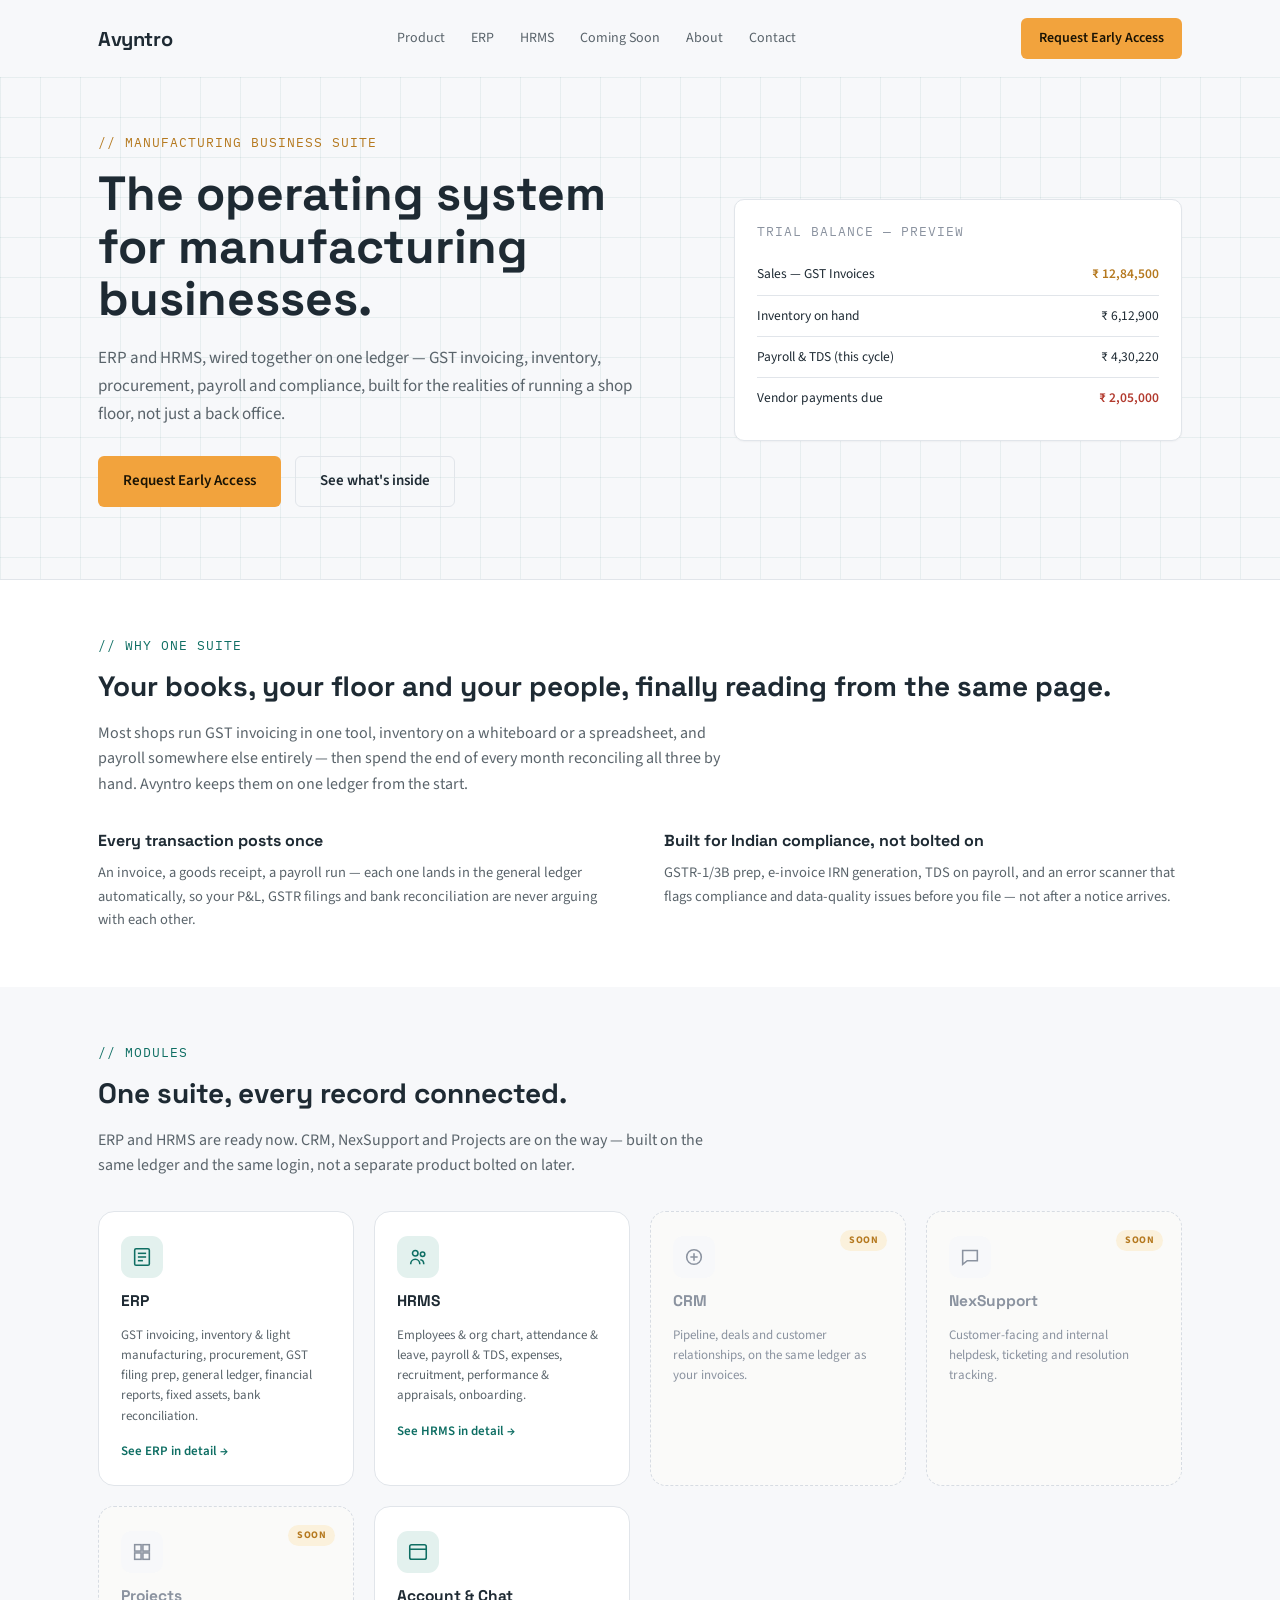
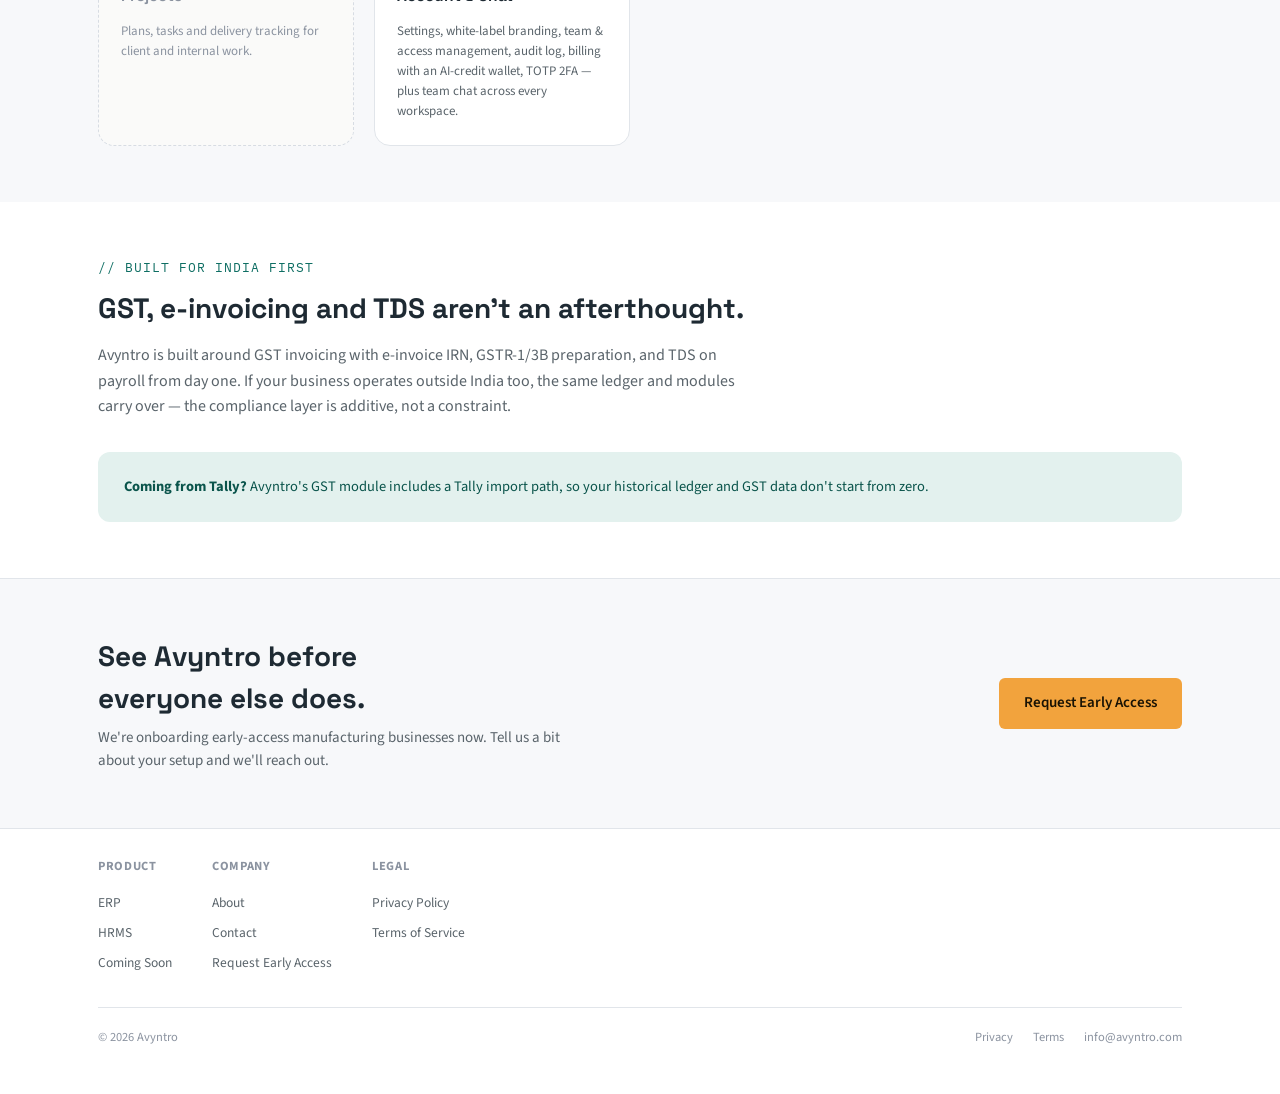
==== index.html @ 219ab5ed "Add files via upload" ====
<!doctype html>
<html lang="en">
<head>
<meta charset="utf-8">
<meta name="viewport" content="width=device-width, initial-scale=1, viewport-fit=cover">
<title>Avyntro — Manufacturing ERP &amp; HRMS</title>
<meta name="description" content="Avyntro is the operating system for manufacturing businesses — GST invoicing, inventory, procurement, payroll and compliance, all on one ledger.">
<link rel="preconnect" href="https://fonts.googleapis.com">
<link href="https://fonts.googleapis.com/css2?family=Space+Grotesk:wght@500;600;700&family=Source+Sans+3:wght@400;500;600;700&family=IBM+Plex+Mono:wght@500&display=swap" rel="stylesheet">
<link rel="stylesheet" href="styles.css">
<style>
  :root { color-scheme: light; }
  html, body { background: var(--bg); }
</style>
</head>
<body>

<nav class="site-nav-band">
  <div class="site-nav">
    <a class="brand" href="index.html">Avyntro</a>
    <div class="nav-links">
      <a href="index.html#modules">Product</a>
      <a href="erp.html">ERP</a>
      <a href="hrms.html">HRMS</a>
      <a href="coming-soon.html">Coming Soon</a>
      <a href="about.html">About</a>
      <a href="contact.html">Contact</a>
    </div>
    <a class="nav-cta" href="request-access.html">Request Early Access</a>
    <button class="nav-toggle" aria-expanded="false" aria-label="Toggle menu">Menu</button>
  </div>
  <div class="nav-mobile">
    <a href="index.html#modules">Product</a>
    <a href="erp.html">ERP</a>
    <a href="hrms.html">HRMS</a>
    <a href="coming-soon.html">Coming Soon</a>
    <a href="about.html">About</a>
    <a href="contact.html">Contact</a>
    <a href="request-access.html">Request Early Access</a>
  </div>

  <div class="hero">
    <div class="wrap hero-grid">
      <div class="hero-copy">
        <span class="tag hero-eyebrow">// Manufacturing business suite</span>
        <h1>The operating system for manufacturing businesses.</h1>
        <p class="lede">ERP and HRMS, wired together on one ledger — GST invoicing, inventory, procurement, payroll and compliance, built for the realities of running a shop floor, not just a back office.</p>
        <div class="hero-actions">
          <a class="btn btn-amber" href="request-access.html">Request Early Access</a>
          <a class="btn btn-ghost-dark" href="#modules">See what's inside</a>
        </div>
      </div>
      <div class="data-panel">
        <span class="tag">Trial Balance — preview</span>
        <div class="data-row"><span>Sales — GST Invoices</span><strong>₹ 12,84,500</strong></div>
        <div class="data-row"><span>Inventory on hand</span><span>₹ 6,12,900</span></div>
        <div class="data-row"><span>Payroll &amp; TDS (this cycle)</span><span>₹ 4,30,220</span></div>
        <div class="data-row"><span>Vendor payments due</span><span class="neg">₹ 2,05,000</span></div>
      </div>
    </div>
  </div>
</nav>

<main>
  <section class="section" id="why">
    <div class="wrap">
      <span class="tag section-eyebrow">// Why one suite</span>
      <h2>Your books, your floor and your people, finally reading from the same page.</h2>
      <p class="section-lede">Most shops run GST invoicing in one tool, inventory on a whiteboard or a spreadsheet, and payroll somewhere else entirely — then spend the end of every month reconciling all three by hand. Avyntro keeps them on one ledger from the start.</p>
      <div class="two-col">
        <div>
          <h3 style="font-size:16px; margin-bottom:8px;">Every transaction posts once</h3>
          <p style="color:var(--fg-muted); font-size:14.5px; line-height:1.6;">An invoice, a goods receipt, a payroll run — each one lands in the general ledger automatically, so your P&amp;L, GSTR filings and bank reconciliation are never arguing with each other.</p>
        </div>
        <div>
          <h3 style="font-size:16px; margin-bottom:8px;">Built for Indian compliance, not bolted on</h3>
          <p style="color:var(--fg-muted); font-size:14.5px; line-height:1.6;">GSTR-1/3B prep, e-invoice IRN generation, TDS on payroll, and an error scanner that flags compliance and data-quality issues before you file — not after a notice arrives.</p>
        </div>
      </div>
    </div>
  </section>

  <section class="section section-surface" id="modules">
    <div class="wrap">
      <span class="tag section-eyebrow">// Modules</span>
      <h2>One suite, every record connected.</h2>
      <p class="section-lede">ERP and HRMS are ready now. CRM, NexSupport and Projects are on the way — built on the same ledger and the same login, not a separate product bolted on later.</p>

      <div class="card-grid">
        <div class="m-card">
          <div class="m-icon"><svg width="22" height="22" viewBox="0 0 24 24" fill="none" stroke-width="1.7"><rect x="4" y="3" width="16" height="18" rx="1.5"/><line x1="7.5" y1="8" x2="16.5" y2="8"/><line x1="7.5" y1="12" x2="16.5" y2="12"/><line x1="7.5" y1="16" x2="13" y2="16"/></svg></div>
          <h3>ERP</h3>
          <p>GST invoicing, inventory &amp; light manufacturing, procurement, GST filing prep, general ledger, financial reports, fixed assets, bank reconciliation.</p>
          <a class="card-link" href="erp.html">See ERP in detail →</a>
        </div>
        <div class="m-card">
          <div class="m-icon"><svg width="22" height="22" viewBox="0 0 24 24" fill="none" stroke-width="1.7"><circle cx="9" cy="8" r="3"/><circle cx="17" cy="9" r="2.4"/><path d="M4 20c0-3.3 2.2-5.5 5-5.5s5 2.2 5 5.5"/><path d="M14.5 15c2.2.2 3.8 2 3.8 5"/></svg></div>
          <h3>HRMS</h3>
          <p>Employees &amp; org chart, attendance &amp; leave, payroll &amp; TDS, expenses, recruitment, performance &amp; appraisals, onboarding.</p>
          <a class="card-link" href="hrms.html">See HRMS in detail →</a>
        </div>
        <div class="m-card soon">
          <span class="badge-soon">Soon</span>
          <div class="m-icon"><svg width="22" height="22" viewBox="0 0 24 24" fill="none" stroke-width="1.7"><circle cx="12" cy="12" r="8"/><path d="M8 12h8M12 8v8"/></svg></div>
          <h3>CRM</h3>
          <p>Pipeline, deals and customer relationships, on the same ledger as your invoices.</p>
        </div>
        <div class="m-card soon">
          <span class="badge-soon">Soon</span>
          <div class="m-icon"><svg width="22" height="22" viewBox="0 0 24 24" fill="none" stroke-width="1.7"><path d="M4 5h16v11H9l-5 4V5z"/></svg></div>
          <h3>NexSupport</h3>
          <p>Customer-facing and internal helpdesk, ticketing and resolution tracking.</p>
        </div>
        <div class="m-card soon">
          <span class="badge-soon">Soon</span>
          <div class="m-icon"><svg width="22" height="22" viewBox="0 0 24 24" fill="none" stroke-width="1.7"><rect x="4" y="4" width="7" height="7"/><rect x="13" y="4" width="7" height="7"/><rect x="4" y="13" width="7" height="7"/><rect x="13" y="13" width="7" height="7"/></svg></div>
          <h3>Projects</h3>
          <p>Plans, tasks and delivery tracking for client and internal work.</p>
        </div>
        <div class="m-card">
          <div class="m-icon"><svg width="22" height="22" viewBox="0 0 24 24" fill="none" stroke-width="1.7"><rect x="3" y="4" width="18" height="16" rx="2"/><path d="M3 9h18"/></svg></div>
          <h3>Account &amp; Chat</h3>
          <p>Settings, white-label branding, team &amp; access management, audit log, billing with an AI-credit wallet, TOTP 2FA — plus team chat across every workspace.</p>
        </div>
      </div>
    </div>
  </section>

  <section class="section" id="trust">
    <div class="wrap">
      <span class="tag section-eyebrow">// Built for India first</span>
      <h2>GST, e-invoicing and TDS aren't an afterthought.</h2>
      <p class="section-lede">Avyntro is built around GST invoicing with e-invoice IRN, GSTR-1/3B preparation, and TDS on payroll from day one. If your business operates outside India too, the same ledger and modules carry over — the compliance layer is additive, not a constraint.</p>
      <div class="callout">
        <p><strong>Coming from Tally?</strong> Avyntro's GST module includes a Tally import path, so your historical ledger and GST data don't start from zero.</p>
      </div>
    </div>
  </section>
</main>

<div class="cta-band">
  <div class="wrap">
    <div>
      <h2>See Avyntro before everyone else does.</h2>
      <p>We're onboarding early-access manufacturing businesses now. Tell us a bit about your setup and we'll reach out.</p>
    </div>
    <a class="btn btn-amber" href="request-access.html">Request Early Access</a>
  </div>
</div>

<footer class="site-footer">
  <div class="wrap">
    <div class="footer-cols">
      <div class="footer-col">
        <h4>Product</h4>
        <a href="erp.html">ERP</a>
        <a href="hrms.html">HRMS</a>
        <a href="coming-soon.html">Coming Soon</a>
      </div>
      <div class="footer-col">
        <h4>Company</h4>
        <a href="about.html">About</a>
        <a href="contact.html">Contact</a>
        <a href="request-access.html">Request Early Access</a>
      </div>
      <div class="footer-col">
        <h4>Legal</h4>
        <a href="privacy.html">Privacy Policy</a>
        <a href="terms.html">Terms of Service</a>
      </div>
    </div>
    <div class="footer-top">
      <div>© 2026 Avyntro</div>
      <div class="footer-links">
        <a href="privacy.html">Privacy</a>
        <a href="terms.html">Terms</a>
        <span>info@avyntro.com</span>
      </div>
    </div>
  </div>
</footer>

<script src="site.js"></script>
</body>
</html>
---- styles.css ----
/* =================================================================
   Avyntro — shared stylesheet
   Layout concept: a light, document-like business site throughout —
   a soft off-white nav+hero band at the top of every page, flowing
   into white/light-gray content sections below. This is a deliberate
   single-theme (always light) design: it does not follow the
   viewer's system dark-mode setting, by request, so colors are
   defined once and never redefined for dark.
   ================================================================= */

:root {
  /* color tokens — the one and only palette; always light */
  --bg: #FFFFFF;
  --surface: #F7F8FA;
  --surface-dashed: #FAFAF9;
  --fg: #1E2A33;
  --fg-muted: #5A646B;
  --fg-faint: #8B93A0;
  --border: #E1E5EA;
  --border-dashed: #D7DCE3;
  --teal: #0E6E63;
  --teal-strong: #0A544B;
  --teal-tint: #E3F1EE;
  --amber: #B5791F;
  --amber-tint: #FBF1DC;
  --danger: #B23A2E;

  /* nav + hero band — light, business-toned */
  --navy: var(--surface);
  --navy-2: var(--bg);
  --on-navy-fg: var(--fg);
  --on-navy-muted: var(--fg-muted);
  --on-navy-border: var(--border);
  --on-navy-accent: var(--amber);
  --amber-cta: #F2A33D;

  /* type tokens */
  --font-display: 'Space Grotesk', system-ui, -apple-system, sans-serif;
  --font-body: 'Source Sans 3', system-ui, -apple-system, sans-serif;
  --font-mono: 'IBM Plex Mono', 'SFMono-Regular', Consolas, monospace;

  --container: 1180px;
  color-scheme: light;
}

* { box-sizing: border-box; }
html, body { margin: 0; }
body {
  background: var(--bg);
  color: var(--fg);
  font-family: var(--font-body);
  font-size: 16px;
  line-height: 1.5;
  -webkit-font-smoothing: antialiased;
}
img { max-width: 100%; }
a { color: var(--teal); text-decoration: none; }
a:hover { color: var(--teal-strong); }
h1, h2, h3, h4 { font-family: var(--font-display); font-weight: 700; margin: 0; text-wrap: balance; color: var(--fg); }
p { margin: 0; }
::selection { background: var(--amber-tint); }
:focus-visible { outline: 2px solid var(--teal); outline-offset: 2px; }

.tag {
  font-family: var(--font-mono);
  font-size: 12.5px;
  letter-spacing: 0.08em;
  text-transform: uppercase;
}

.wrap { max-width: var(--container); margin: 0 auto; padding-inline: 24px; }
@media (min-width: 640px) { .wrap { padding-inline: 48px; } }

/* ---------- NAV ---------- */
.site-nav-band { background: var(--navy); border-bottom: 1px solid var(--border); }
.site-nav {
  display: flex; align-items: center; justify-content: space-between;
  gap: 16px; padding-block: 18px; max-width: var(--container); margin: 0 auto; padding-inline: 24px;
  position: relative;
}
@media (min-width: 640px) { .site-nav { padding-inline: 48px; } }
.brand { font-family: var(--font-display); font-size: 20px; font-weight: 700; color: var(--on-navy-fg); letter-spacing: -0.02em; }
.nav-links { display: none; align-items: center; gap: 26px; }
@media (min-width: 880px) { .nav-links { display: flex; } }
.nav-links a { color: var(--on-navy-muted); font-size: 14px; }
.nav-links a:hover, .nav-links a[aria-current="page"] { color: var(--teal); }
.nav-cta {
  background: var(--amber-cta); color: #1A1304; padding: 10px 18px; border-radius: 6px;
  font-size: 14px; font-weight: 600; white-space: nowrap;
}
.nav-cta:hover { background: #ffb559; color: #1A1304; }
.nav-toggle {
  display: inline-flex; background: none; border: 1px solid var(--on-navy-border); color: var(--on-navy-fg);
  border-radius: 6px; padding: 8px 10px; font-size: 14px; cursor: pointer;
}
@media (min-width: 880px) { .nav-toggle { display: none; } }
.nav-mobile {
  display: none; flex-direction: column; gap: 4px; padding: 12px 24px 20px; background: var(--navy-2);
}
.nav-mobile.is-open { display: flex; }
.nav-mobile a { color: var(--on-navy-muted); font-size: 15px; padding: 10px 0; border-bottom: 1px solid var(--on-navy-border); }
.nav-mobile a:last-child { border-bottom: none; }

/* ---------- HERO (always on navy band) ---------- */
.hero {
  background-image:
    linear-gradient(rgba(14,110,99,0.07) 1px, transparent 1px),
    linear-gradient(90deg, rgba(14,110,99,0.07) 1px, transparent 1px);
  background-size: 40px 40px;
  padding-block: 56px 72px;
}
.hero-grid { display: flex; gap: 48px; flex-wrap: wrap; align-items: center; }
.hero-copy { flex: 1 1 480px; min-width: 280px; }
.hero-eyebrow { color: var(--on-navy-accent); margin-bottom: 16px; display: block; }
.hero h1 { color: var(--on-navy-fg); font-size: clamp(32px, 4.6vw, 48px); line-height: 1.1; margin-bottom: 18px; max-width: 640px; }
.hero p.lede { color: var(--on-navy-muted); font-size: 17px; line-height: 1.65; max-width: 540px; margin-bottom: 28px; }
.hero-actions { display: flex; gap: 14px; flex-wrap: wrap; }

.btn {
  display: inline-flex; align-items: center; justify-content: center; gap: 8px;
  padding: 13px 24px; border-radius: 6px; font-size: 15px; font-weight: 600; cursor: pointer;
  border: 1px solid transparent; font-family: var(--font-body);
}
.btn-amber { background: var(--amber-cta); color: #1A1304; }
.btn-amber:hover { background: #ffb559; }
.btn-ghost-dark { border-color: var(--on-navy-border); color: var(--on-navy-fg); background: transparent; }
.btn-ghost-dark:hover { border-color: var(--teal); color: var(--teal); }
.btn-teal { background: var(--teal); color: #fff; }
.btn-teal:hover { background: var(--teal-strong); color: #06231f; }
.btn-ghost { border-color: var(--border); color: var(--fg); background: transparent; }
.btn-ghost:hover { border-color: var(--teal); color: var(--teal); }
.btn-block { width: 100%; }
.btn[disabled] { opacity: 0.6; cursor: not-allowed; }

.data-panel {
  flex: 1 1 340px; min-width: 260px; background: var(--bg);
  border: 1px solid var(--border); border-radius: 10px; padding: 22px;
  box-shadow: 0 1px 2px rgba(20,30,38,0.04);
}
.data-panel .tag { color: var(--fg-faint); margin-bottom: 14px; display: block; }
.data-row { display: flex; justify-content: space-between; padding: 10px 0; border-bottom: 1px solid var(--border); font-size: 13.5px; color: var(--fg); }
.data-row:last-child { border-bottom: none; }
.data-row strong { color: var(--on-navy-accent); font-weight: 600; }
.data-row .neg { color: var(--danger); font-weight: 600; }

/* ---------- Page header (non-home pages: shorter hero) ---------- */
.page-header { padding-block: 44px 52px; }
.page-header h1 { color: var(--on-navy-fg); font-size: clamp(28px, 4vw, 38px); margin-bottom: 12px; max-width: 760px; }
.page-header p { color: var(--on-navy-muted); font-size: 16.5px; max-width: 620px; line-height: 1.6; }

/* ---------- Sections ---------- */
section.section { padding-block: 56px; }
.section-eyebrow { color: var(--teal); margin-bottom: 10px; display: block; }
.section h2 { font-size: clamp(22px, 3vw, 28px); margin-bottom: 14px; }
.section .section-lede { color: var(--fg-muted); font-size: 16px; max-width: 640px; margin-bottom: 32px; line-height: 1.6; }
.section-surface { background: var(--surface); }

/* ---------- Module cards ---------- */
.card-grid { display: grid; grid-template-columns: repeat(auto-fit, minmax(230px, 1fr)); gap: 20px; }
.m-card {
  background: var(--bg); border: 1px solid var(--border); border-radius: 16px; padding: 24px 22px;
  display: flex; flex-direction: column; gap: 12px; position: relative;
}
.m-card.soon { background: var(--surface-dashed); border-style: dashed; border-color: var(--border-dashed); }
.m-icon { width: 42px; height: 42px; border-radius: 11px; display: flex; align-items: center; justify-content: center; background: var(--teal-tint); }
.m-icon svg { stroke: var(--teal); }
.m-card.soon .m-icon { background: var(--surface); }
.m-card.soon .m-icon svg { stroke: var(--fg-faint); }
.m-card h3 { font-size: 15.5px; }
.m-card.soon h3 { color: var(--fg-faint); }
.m-card p { font-size: 13px; color: var(--fg-muted); line-height: 1.55; }
.m-card.soon p { color: var(--fg-faint); }
.badge-soon {
  position: absolute; top: 18px; right: 18px; font-size: 10px; font-weight: 700; letter-spacing: 0.05em;
  text-transform: uppercase; color: var(--amber); background: var(--amber-tint); padding: 3px 9px; border-radius: 999px;
}
.m-card a.card-link { font-size: 13px; font-weight: 600; margin-top: 4px; }

/* ---------- Feature list (ERP/HRMS detail pages) ---------- */
.feature-block { border-top: 1px solid var(--border); padding-block: 26px; }
.feature-block:last-child { border-bottom: 1px solid var(--border); }
.feature-block h3 { font-size: 17px; margin-bottom: 8px; }
.feature-block .feature-desc { color: var(--fg-muted); font-size: 14.5px; line-height: 1.6; margin-bottom: 12px; }
.feature-tags { display: flex; gap: 8px; flex-wrap: wrap; }
.feature-tags span {
  font-size: 12px; color: var(--teal); background: var(--teal-tint); padding: 4px 10px; border-radius: 999px;
}

/* ---------- Forms ---------- */
.form-card {
  background: var(--bg); border: 1px solid var(--border); border-radius: 16px; padding: 32px;
  max-width: 560px;
}
.field { display: flex; flex-direction: column; gap: 6px; margin-bottom: 18px; }
.field label { font-size: 13.5px; font-weight: 600; color: var(--fg); }
.field .hint { font-size: 12.5px; color: var(--fg-faint); }
.field input, .field select, .field textarea {
  font-family: var(--font-body); font-size: 15px; padding: 11px 12px; border-radius: 6px;
  border: 1px solid var(--border); background: var(--bg); color: var(--fg); width: 100%;
}
.field input:focus, .field select:focus, .field textarea:focus { border-color: var(--teal); }
.field textarea { resize: vertical; min-height: 96px; }
.checkbox-row { display: flex; align-items: flex-start; gap: 10px; }
.checkbox-row input { width: auto; margin-top: 3px; }
.checkbox-row label { font-size: 13.5px; color: var(--fg-muted); font-weight: 400; }
.form-status { font-size: 14px; padding: 12px 14px; border-radius: 8px; margin-bottom: 18px; display: none; }
.form-status.ok { display: block; background: var(--teal-tint); color: var(--teal-strong); }
.form-status.err { display: block; background: var(--amber-tint); color: var(--danger); }
.required-note { font-size: 12.5px; color: var(--fg-faint); margin-top: 14px; }

/* ---------- Misc content ---------- */
.two-col { display: flex; gap: 48px; flex-wrap: wrap; }
.two-col > * { flex: 1 1 320px; min-width: 260px; }
.stat-row { display: flex; gap: 32px; flex-wrap: wrap; margin-top: 8px; }
.stat { min-width: 140px; }
.stat .num { font-family: var(--font-display); font-size: 28px; font-weight: 700; color: var(--teal); }
.stat .label { font-size: 13px; color: var(--fg-muted); }

.row-list { display: flex; flex-direction: column; border-top: 1px solid var(--border); }
.row-item { display: flex; align-items: flex-start; gap: 18px; padding-block: 18px; border-bottom: 1px solid var(--border); flex-wrap: wrap; }
.row-item .row-icon { flex: 0 0 auto; }
.row-item .row-title { flex: 1 1 160px; font-weight: 700; font-size: 14.5px; }
.row-item .row-desc { flex: 3 1 360px; font-size: 13.5px; color: var(--fg-muted); min-width: 0; }

.callout {
  background: var(--teal-tint); border-radius: 12px; padding: 24px 26px; display: flex; gap: 16px;
  align-items: flex-start; flex-wrap: wrap;
}
.callout p { color: var(--teal-strong); font-size: 14.5px; line-height: 1.55; }

/* ---------- Final CTA ---------- */
.cta-band { background: var(--navy); border-top: 1px solid var(--border); border-bottom: 1px solid var(--border); padding-block: 56px; }
.cta-band .wrap { display: flex; justify-content: space-between; align-items: center; gap: 24px; flex-wrap: wrap; }
.cta-band h2 { color: var(--on-navy-fg); font-size: clamp(22px, 3vw, 28px); max-width: 480px; }
.cta-band p { color: var(--on-navy-muted); font-size: 15px; margin-top: 8px; max-width: 480px; }

/* ---------- Footer ---------- */
footer.site-footer { padding-block: 28px 48px; }
.footer-top { display: flex; justify-content: space-between; border-top: 1px solid var(--border); padding-top: 20px; font-size: 12.5px; color: var(--fg-faint); flex-wrap: wrap; gap: 16px; }
.footer-links { display: flex; gap: 20px; flex-wrap: wrap; }
.footer-links a { color: var(--fg-faint); }
.footer-cols { display: flex; gap: 40px; flex-wrap: wrap; padding-bottom: 28px; }
.footer-col h4 { font-size: 12.5px; text-transform: uppercase; letter-spacing: 0.05em; color: var(--fg-faint); margin-bottom: 12px; font-family: var(--font-body); font-weight: 700; }
.footer-col a { display: block; font-size: 13.5px; color: var(--fg-muted); padding-block: 5px; }
.footer-col a:hover { color: var(--teal); }

/* ---------- Draft notice (legal stubs) ---------- */
.draft-notice {
  border: 1px dashed var(--border-dashed); border-radius: 10px; padding: 16px 18px; font-size: 13.5px;
  color: var(--fg-muted); margin-bottom: 32px; background: var(--surface);
}
.draft-notice strong { color: var(--fg); }
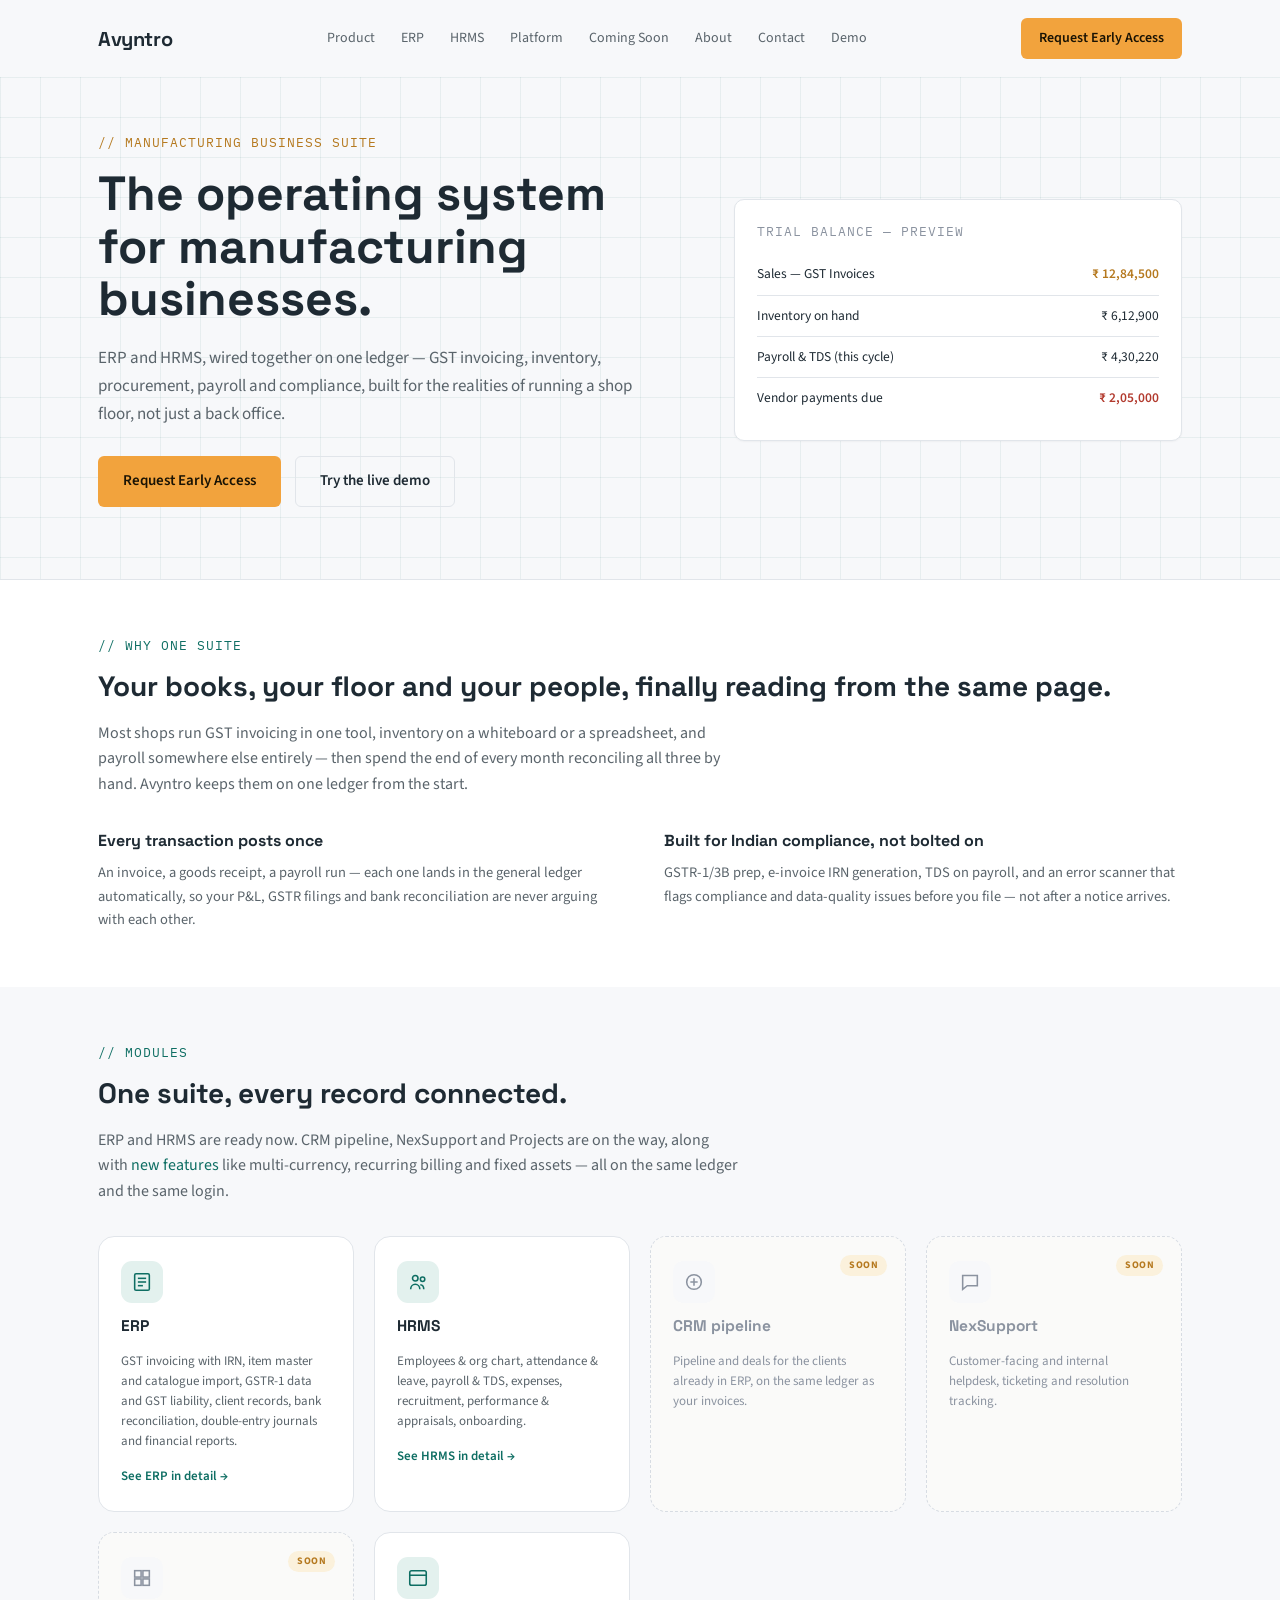
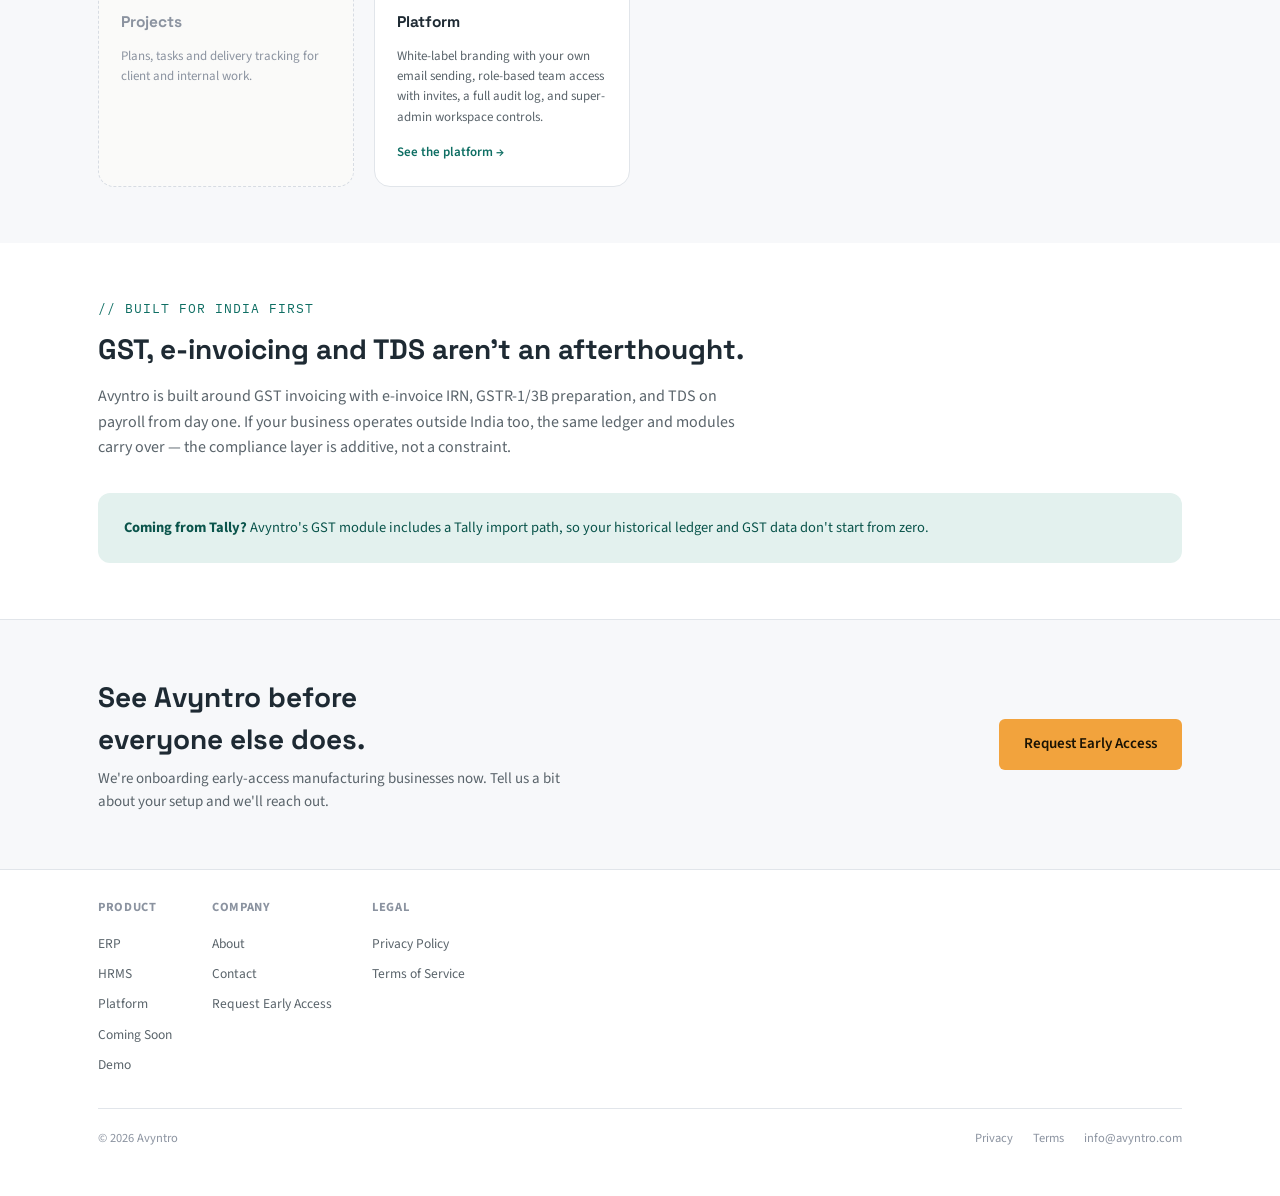
==== commit 2c3e8c02: "Rework ERP pages around live Finstack features; add Platform page, roadmap and interactive demo - ER" ====
--- a/index.html
+++ b/index.html
@@ -22,9 +22,11 @@
       <a href="index.html#modules">Product</a>
       <a href="erp.html">ERP</a>
       <a href="hrms.html">HRMS</a>
+      <a href="platform.html">Platform</a>
       <a href="coming-soon.html">Coming Soon</a>
       <a href="about.html">About</a>
       <a href="contact.html">Contact</a>
+      <a href="demo/index.html">Demo</a>
     </div>
     <a class="nav-cta" href="request-access.html">Request Early Access</a>
     <button class="nav-toggle" aria-expanded="false" aria-label="Toggle menu">Menu</button>
@@ -33,9 +35,11 @@
     <a href="index.html#modules">Product</a>
     <a href="erp.html">ERP</a>
     <a href="hrms.html">HRMS</a>
+    <a href="platform.html">Platform</a>
     <a href="coming-soon.html">Coming Soon</a>
     <a href="about.html">About</a>
     <a href="contact.html">Contact</a>
+    <a href="demo/index.html">Try the demo</a>
     <a href="request-access.html">Request Early Access</a>
   </div>
 
@@ -47,7 +51,7 @@
         <p class="lede">ERP and HRMS, wired together on one ledger — GST invoicing, inventory, procurement, payroll and compliance, built for the realities of running a shop floor, not just a back office.</p>
         <div class="hero-actions">
           <a class="btn btn-amber" href="request-access.html">Request Early Access</a>
-          <a class="btn btn-ghost-dark" href="#modules">See what's inside</a>
+          <a class="btn btn-ghost-dark" href="demo/index.html">Try the live demo</a>
         </div>
       </div>
       <div class="data-panel">
@@ -84,13 +88,13 @@
     <div class="wrap">
       <span class="tag section-eyebrow">// Modules</span>
       <h2>One suite, every record connected.</h2>
-      <p class="section-lede">ERP and HRMS are ready now. CRM, NexSupport and Projects are on the way — built on the same ledger and the same login, not a separate product bolted on later.</p>
+      <p class="section-lede">ERP and HRMS are ready now. CRM pipeline, NexSupport and Projects are on the way, along with <a href="coming-soon.html">new features</a> like multi-currency, recurring billing and fixed assets — all on the same ledger and the same login.</p>
 
       <div class="card-grid">
         <div class="m-card">
           <div class="m-icon"><svg width="22" height="22" viewBox="0 0 24 24" fill="none" stroke-width="1.7"><rect x="4" y="3" width="16" height="18" rx="1.5"/><line x1="7.5" y1="8" x2="16.5" y2="8"/><line x1="7.5" y1="12" x2="16.5" y2="12"/><line x1="7.5" y1="16" x2="13" y2="16"/></svg></div>
           <h3>ERP</h3>
-          <p>GST invoicing, inventory &amp; light manufacturing, procurement, GST filing prep, general ledger, financial reports, fixed assets, bank reconciliation.</p>
+          <p>GST invoicing with IRN, item master and catalogue import, GSTR-1 data and GST liability, client records, bank reconciliation, double-entry journals and financial reports.</p>
           <a class="card-link" href="erp.html">See ERP in detail →</a>
         </div>
         <div class="m-card">
@@ -102,8 +106,8 @@
         <div class="m-card soon">
           <span class="badge-soon">Soon</span>
           <div class="m-icon"><svg width="22" height="22" viewBox="0 0 24 24" fill="none" stroke-width="1.7"><circle cx="12" cy="12" r="8"/><path d="M8 12h8M12 8v8"/></svg></div>
-          <h3>CRM</h3>
-          <p>Pipeline, deals and customer relationships, on the same ledger as your invoices.</p>
+          <h3>CRM pipeline</h3>
+          <p>Pipeline and deals for the clients already in ERP, on the same ledger as your invoices.</p>
         </div>
         <div class="m-card soon">
           <span class="badge-soon">Soon</span>
@@ -119,8 +123,9 @@
         </div>
         <div class="m-card">
           <div class="m-icon"><svg width="22" height="22" viewBox="0 0 24 24" fill="none" stroke-width="1.7"><rect x="3" y="4" width="18" height="16" rx="2"/><path d="M3 9h18"/></svg></div>
-          <h3>Account &amp; Chat</h3>
-          <p>Settings, white-label branding, team &amp; access management, audit log, billing with an AI-credit wallet, TOTP 2FA — plus team chat across every workspace.</p>
+          <h3>Platform</h3>
+          <p>White-label branding with your own email sending, role-based team access with invites, a full audit log, and super-admin workspace controls.</p>
+          <a class="card-link" href="platform.html">See the platform →</a>
         </div>
       </div>
     </div>
@@ -155,7 +160,9 @@
         <h4>Product</h4>
         <a href="erp.html">ERP</a>
         <a href="hrms.html">HRMS</a>
+        <a href="platform.html">Platform</a>
         <a href="coming-soon.html">Coming Soon</a>
+        <a href="demo/index.html">Demo</a>
       </div>
       <div class="footer-col">
         <h4>Company</h4>
--- a/styles.css
+++ b/styles.css
@@ -81,7 +81,7 @@
 @media (min-width: 640px) { .site-nav { padding-inline: 48px; } }
 .brand { font-family: var(--font-display); font-size: 20px; font-weight: 700; color: var(--on-navy-fg); letter-spacing: -0.02em; }
 .nav-links { display: none; align-items: center; gap: 26px; }
-@media (min-width: 880px) { .nav-links { display: flex; } }
+@media (min-width: 1080px) { .nav-links { display: flex; } }
 .nav-links a { color: var(--on-navy-muted); font-size: 14px; }
 .nav-links a:hover, .nav-links a[aria-current="page"] { color: var(--teal); }
 .nav-cta {
@@ -93,7 +93,9 @@
   display: inline-flex; background: none; border: 1px solid var(--on-navy-border); color: var(--on-navy-fg);
   border-radius: 6px; padding: 8px 10px; font-size: 14px; cursor: pointer;
 }
-@media (min-width: 880px) { .nav-toggle { display: none; } }
+@media (min-width: 1080px) { .nav-toggle { display: none; } }
+/* Small phones: the menu already holds "Request Early Access", so drop the header button to make room. */
+@media (max-width: 520px) { .nav-cta { display: none; } }
 .nav-mobile {
   display: none; flex-direction: column; gap: 4px; padding: 12px 24px 20px; background: var(--navy-2);
 }
@@ -250,3 +252,8 @@
   color: var(--fg-muted); margin-bottom: 32px; background: var(--surface);
 }
 .draft-notice strong { color: var(--fg); }
+
+/* ---------- Roadmap groups (coming-soon page) ---------- */
+.roadmap-group { font-size: 15px; text-transform: uppercase; letter-spacing: 0.06em; color: var(--fg-muted); margin: 8px 0 14px; font-family: var(--font-body); }
+/* Roadmap cards without an icon: keep titles clear of the "Soon" badge */
+.m-card.soon h3 { padding-right: 56px; }
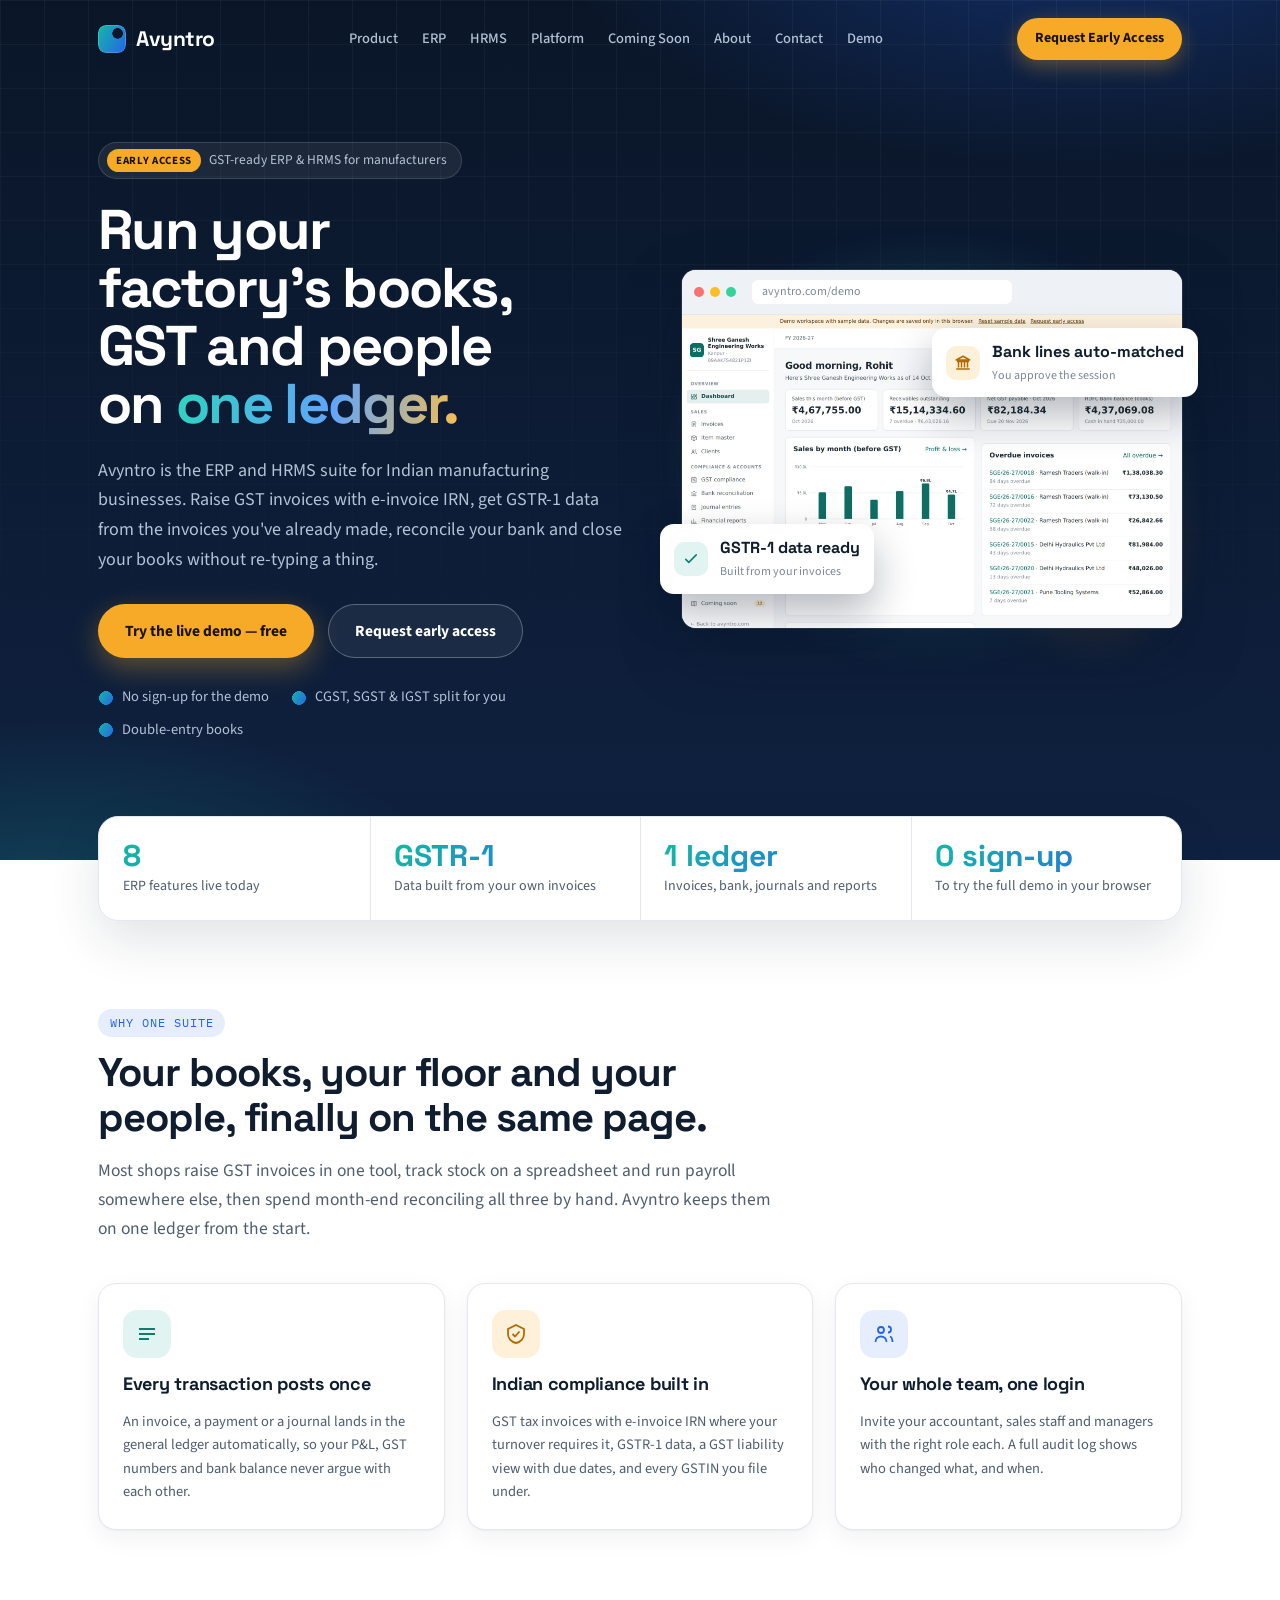
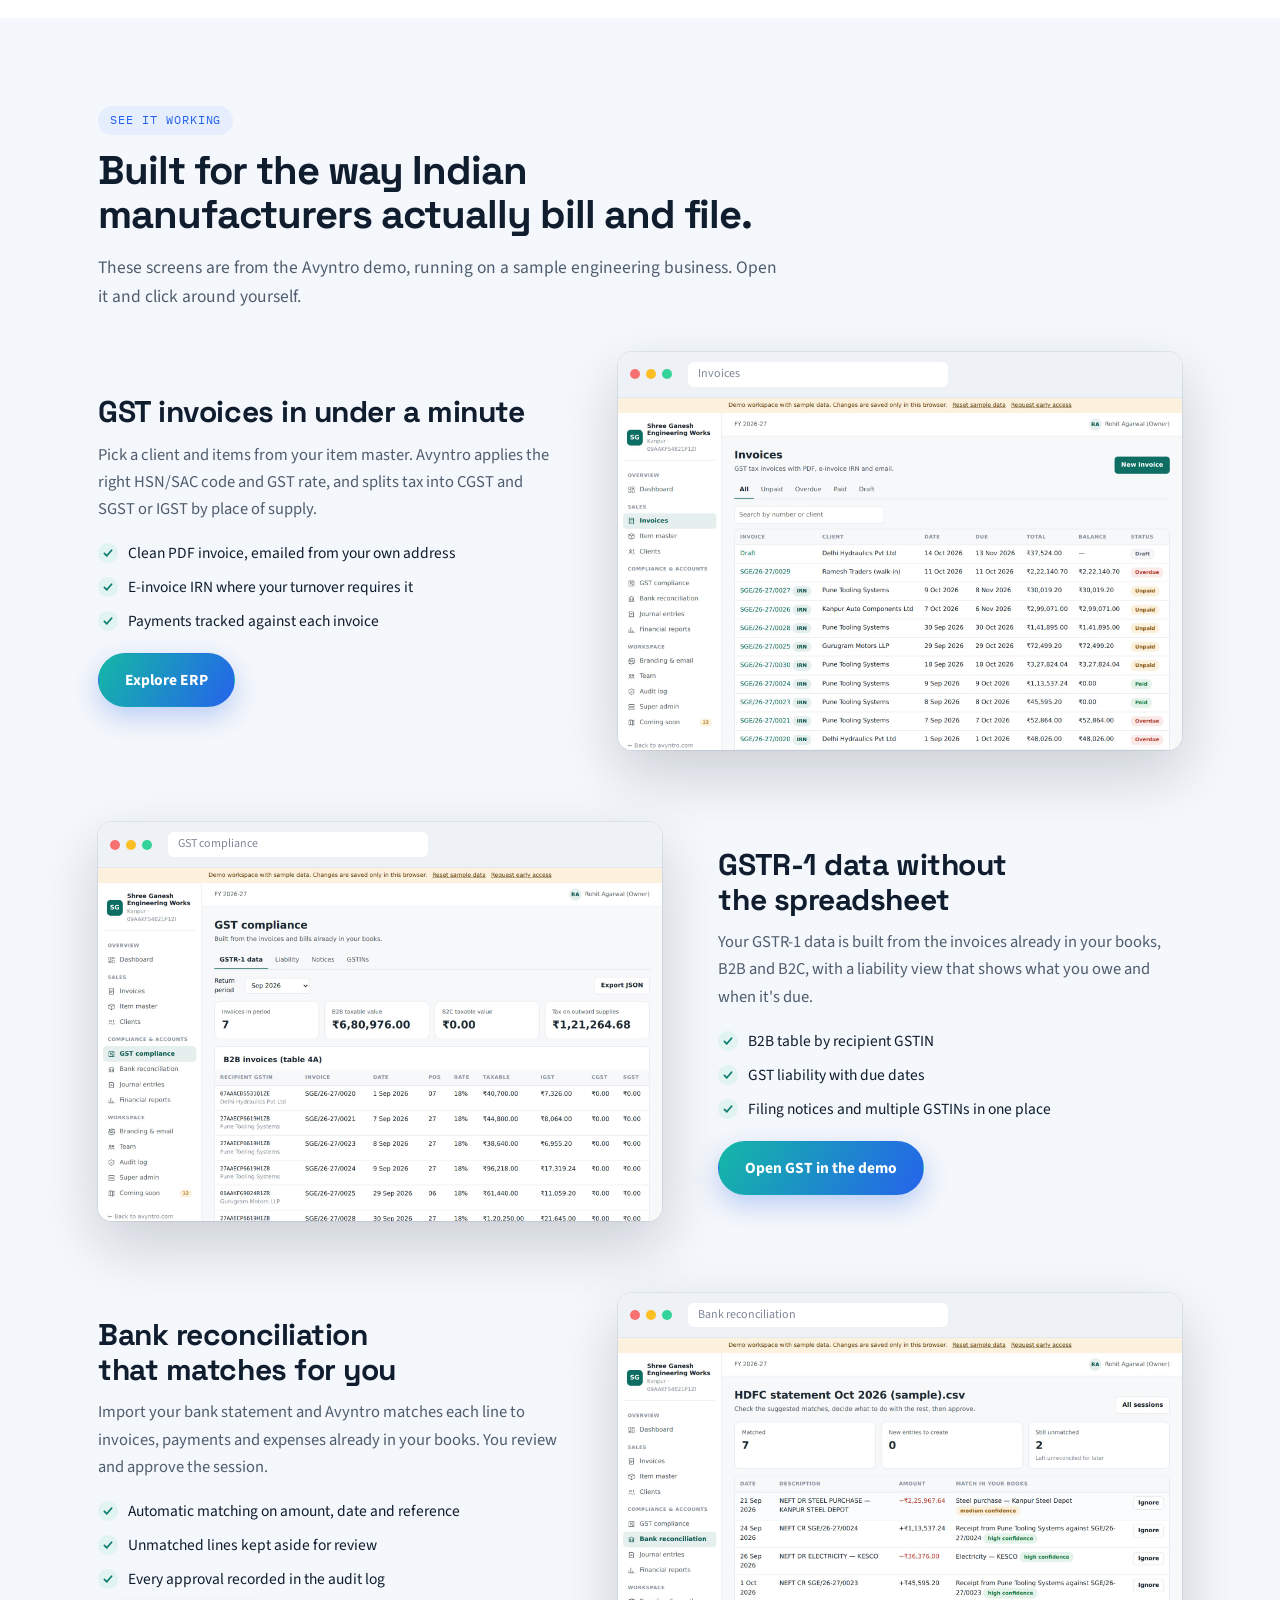
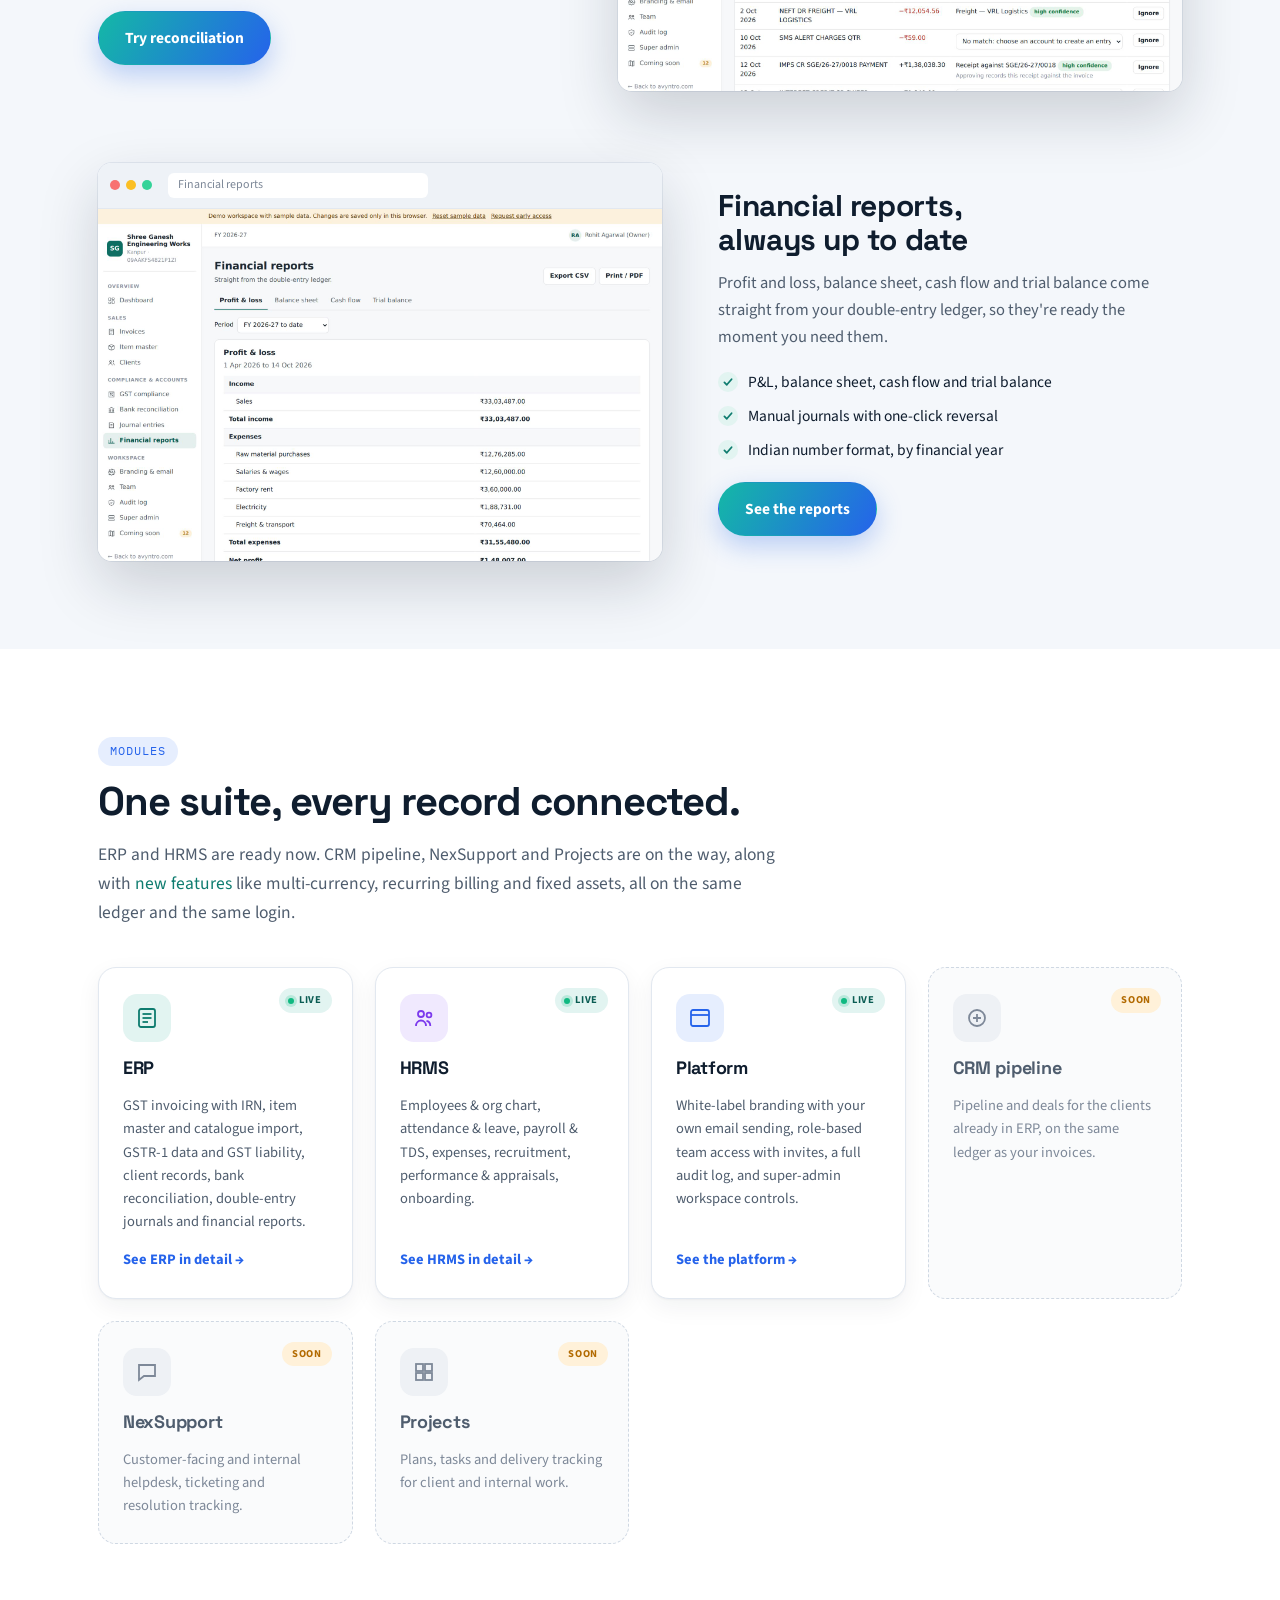
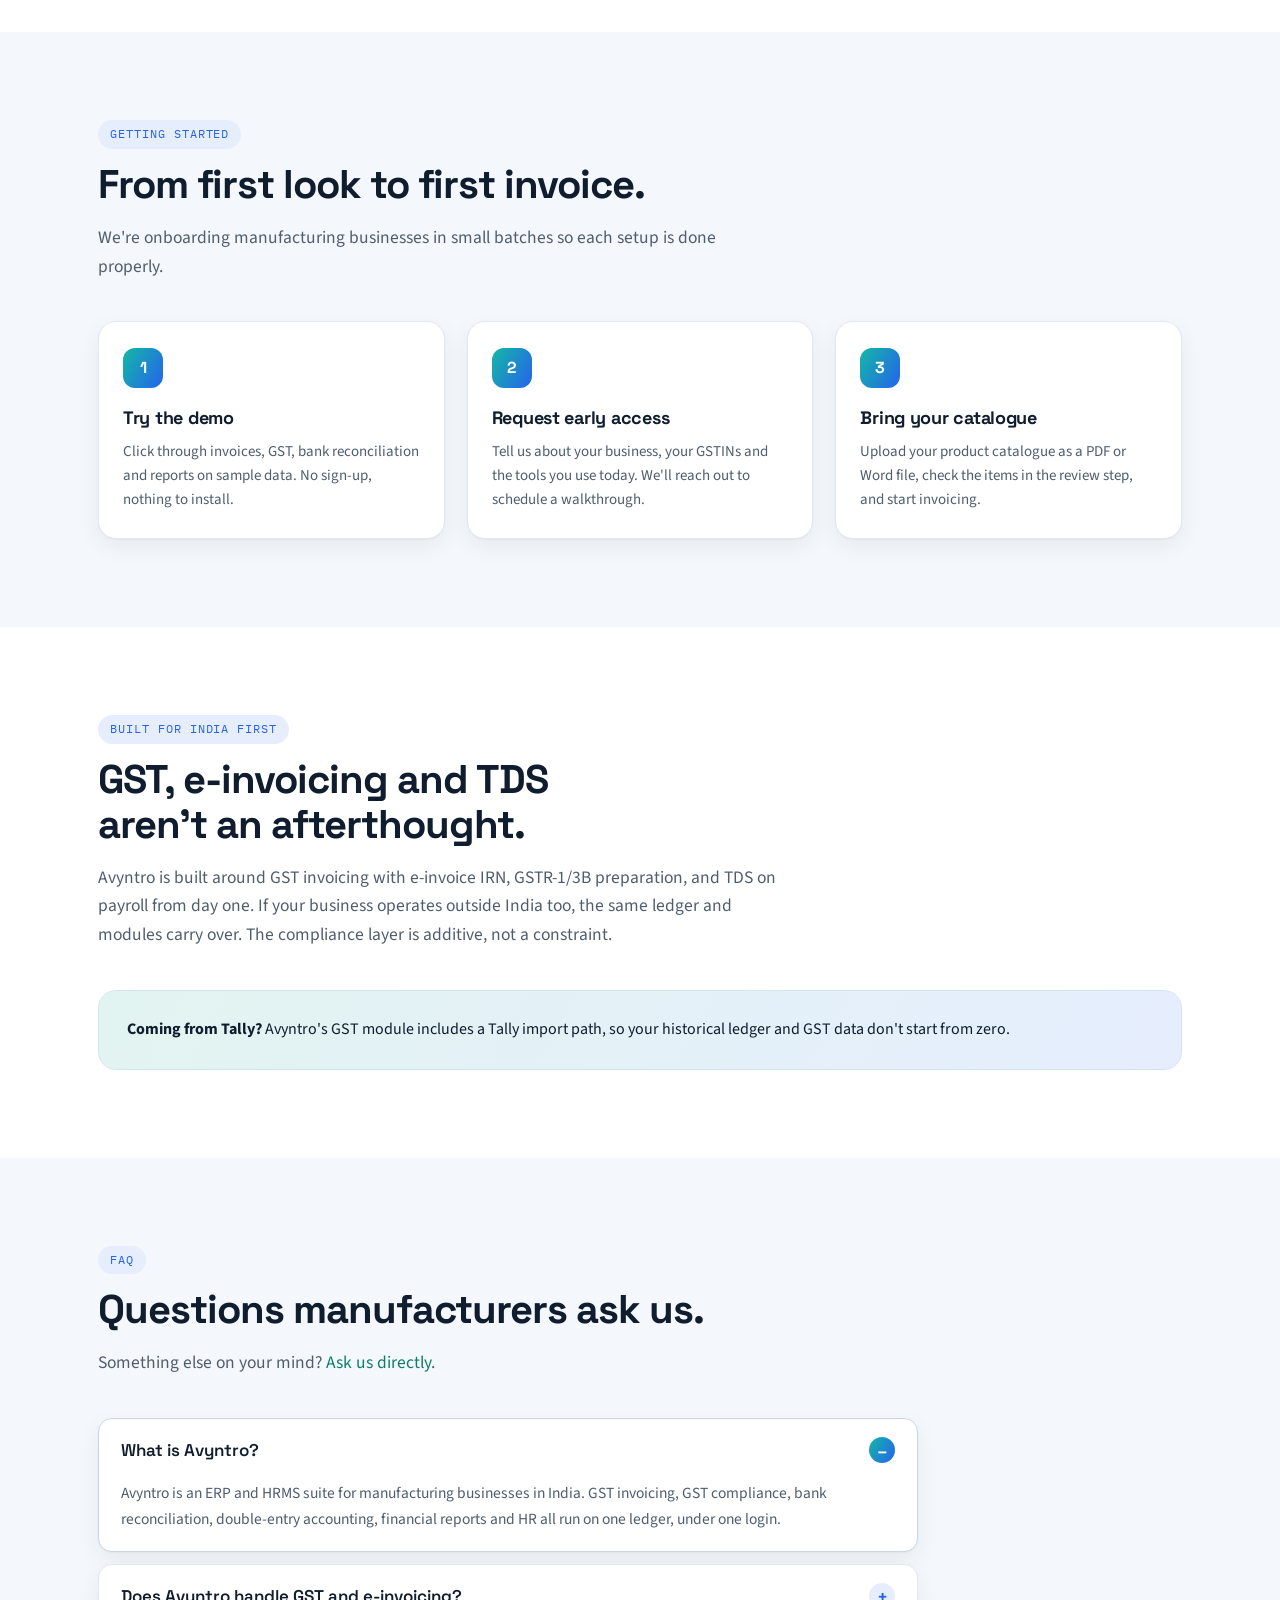
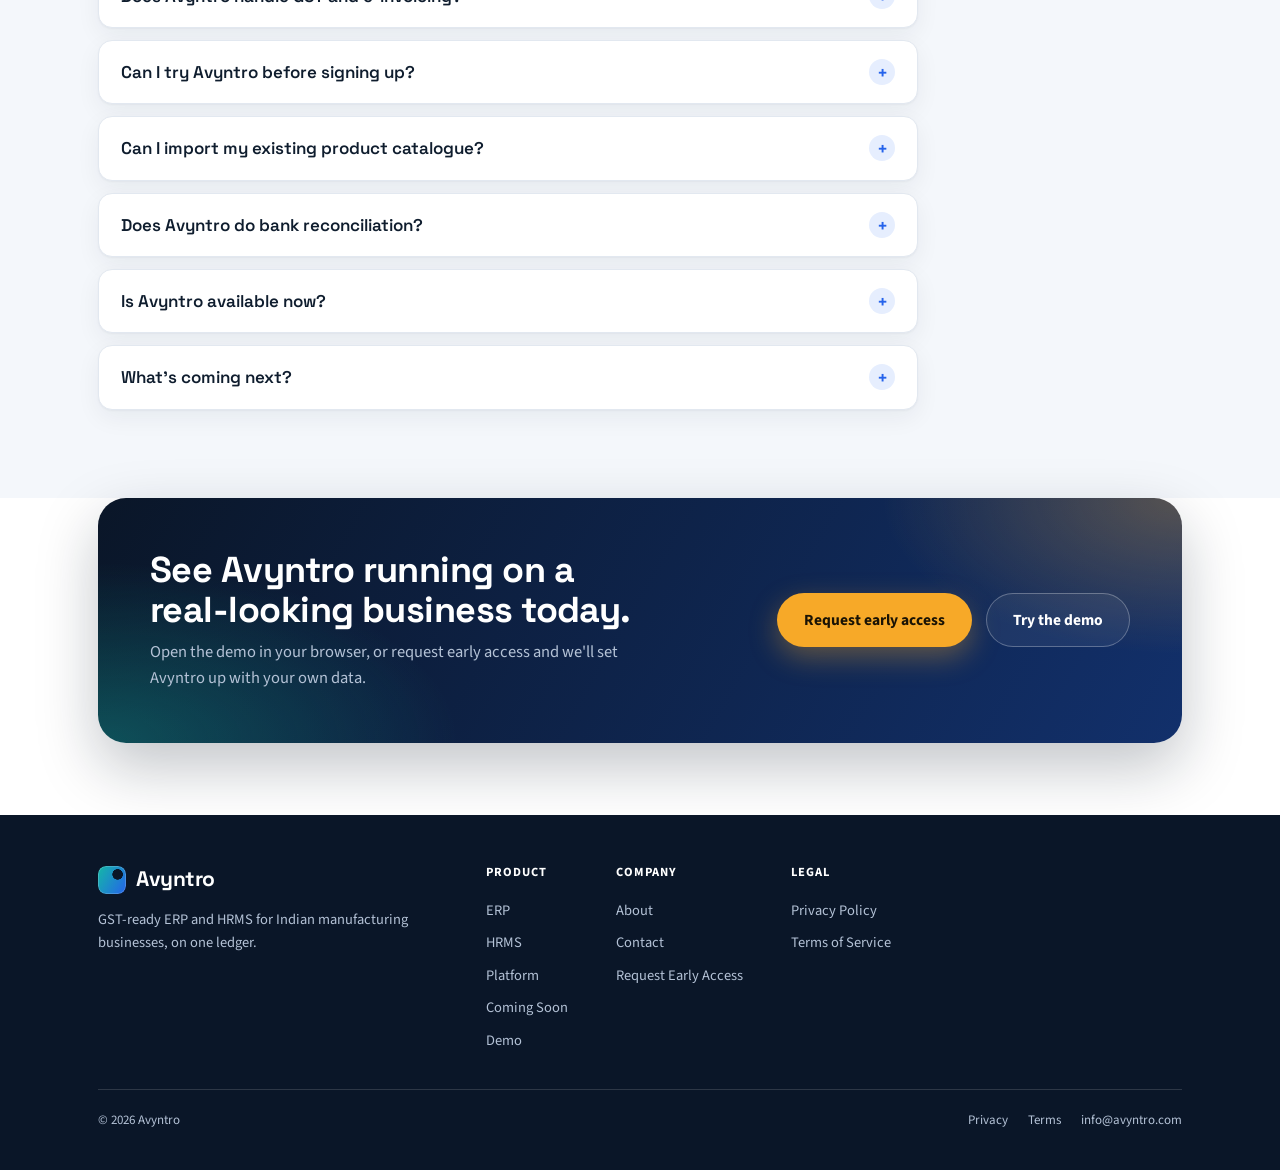
==== commit 4607a2f1: "Redesign marketing site with navy/amber hero and add SEO foundations - New look: deep-navy hero band" ====
--- a/index.html
+++ b/index.html
@@ -1,19 +1,149 @@
 <!doctype html>
-<html lang="en">
+<html lang="en-IN">
 <head>
 <meta charset="utf-8">
 <meta name="viewport" content="width=device-width, initial-scale=1, viewport-fit=cover">
-<title>Avyntro — Manufacturing ERP &amp; HRMS</title>
-<meta name="description" content="Avyntro is the operating system for manufacturing businesses — GST invoicing, inventory, procurement, payroll and compliance, all on one ledger.">
+<title>Avyntro — GST-Ready ERP &amp; HRMS for Manufacturers</title>
+<meta name="description" content="GST invoicing with e-invoice IRN, GSTR-1 data, bank reconciliation, double-entry books and HRMS on one ledger for Indian manufacturers. Try the free demo.">
+<meta name="robots" content="index, follow, max-image-preview:large">
+<link rel="canonical" href="https://avyntro.com/">
+<meta name="theme-color" content="#0A1628">
+<link rel="icon" href="assets/img/favicon.svg" type="image/svg+xml">
+<link rel="apple-touch-icon" href="assets/img/avyntro-logo.png">
+<meta property="og:type" content="website">
+<meta property="og:site_name" content="Avyntro">
+<meta property="og:locale" content="en_IN">
+<meta property="og:title" content="Avyntro — GST-Ready ERP &amp; HRMS for Manufacturers">
+<meta property="og:description" content="GST invoicing with e-invoice IRN, GSTR-1 data, bank reconciliation, double-entry books and HRMS on one ledger for Indian manufacturers. Try the free demo.">
+<meta property="og:url" content="https://avyntro.com/">
+<meta property="og:image" content="https://avyntro.com/assets/img/og-avyntro.jpg">
+<meta property="og:image:width" content="1200">
+<meta property="og:image:height" content="630">
+<meta property="og:image:alt" content="Avyntro: GST-ready ERP and HRMS for manufacturers">
+<meta name="twitter:card" content="summary_large_image">
+<meta name="twitter:title" content="Avyntro — GST-Ready ERP &amp; HRMS for Manufacturers">
+<meta name="twitter:description" content="GST invoicing with e-invoice IRN, GSTR-1 data, bank reconciliation, double-entry books and HRMS on one ledger for Indian manufacturers. Try the free demo.">
+<meta name="twitter:image" content="https://avyntro.com/assets/img/og-avyntro.jpg">
 <link rel="preconnect" href="https://fonts.googleapis.com">
+<link rel="preconnect" href="https://fonts.gstatic.com" crossorigin>
 <link href="https://fonts.googleapis.com/css2?family=Space+Grotesk:wght@500;600;700&family=Source+Sans+3:wght@400;500;600;700&family=IBM+Plex+Mono:wght@500&display=swap" rel="stylesheet">
 <link rel="stylesheet" href="styles.css">
 <style>
   :root { color-scheme: light; }
   html, body { background: var(--bg); }
 </style>
+<script type="application/ld+json">
+{
+ "@context": "https://schema.org",
+ "@graph": [
+  {
+   "@type": "Organization",
+   "@id": "https://avyntro.com/#org",
+   "name": "Avyntro",
+   "url": "https://avyntro.com/",
+   "logo": "https://avyntro.com/assets/img/avyntro-logo.png",
+   "email": "info@avyntro.com"
+  },
+  {
+   "@type": "WebSite",
+   "@id": "https://avyntro.com/#website",
+   "name": "Avyntro",
+   "url": "https://avyntro.com/",
+   "publisher": {
+    "@id": "https://avyntro.com/#org"
+   },
+   "inLanguage": "en-IN"
+  },
+  {
+   "@type": "SoftwareApplication",
+   "name": "Avyntro",
+   "applicationCategory": "BusinessApplication",
+   "operatingSystem": "Web browser",
+   "url": "https://avyntro.com/",
+   "publisher": {
+    "@id": "https://avyntro.com/#org"
+   },
+   "description": "ERP and HRMS suite for Indian manufacturing businesses: GST invoicing with e-invoice IRN, GSTR-1 data, bank reconciliation, double-entry accounting, financial reports and HR on one ledger.",
+   "featureList": [
+    "GST tax invoices with e-invoice IRN",
+    "Product and item master with HSN/SAC codes",
+    "Catalogue import from PDF or Word with review step",
+    "GSTR-1 data and GST liability",
+    "Client records and interaction history",
+    "Bank reconciliation with automatic matching",
+    "Double-entry journal entries",
+    "Profit and loss, balance sheet, cash flow and trial balance",
+    "White-label branding",
+    "Role-based team access and audit log"
+   ]
+  },
+  {
+   "@type": "FAQPage",
+   "mainEntity": [
+    {
+     "@type": "Question",
+     "name": "What is Avyntro?",
+     "acceptedAnswer": {
+      "@type": "Answer",
+      "text": "Avyntro is an ERP and HRMS suite for manufacturing businesses in India. GST invoicing, GST compliance, bank reconciliation, double-entry accounting, financial reports and HR all run on one ledger, under one login."
+     }
+    },
+    {
+     "@type": "Question",
+     "name": "Does Avyntro handle GST and e-invoicing?",
+     "acceptedAnswer": {
+      "@type": "Answer",
+      "text": "Yes. Avyntro raises GST tax invoices, splits tax into CGST and SGST or IGST based on place of supply, creates the e-invoice IRN where your turnover requires it, builds GSTR-1 data from your invoices and shows your GST liability with due dates. You can manage several GSTINs in one workspace."
+     }
+    },
+    {
+     "@type": "Question",
+     "name": "Can I try Avyntro before signing up?",
+     "acceptedAnswer": {
+      "@type": "Answer",
+      "text": "Yes. The live demo runs a sample engineering business with six months of data. It needs no sign-up, and anything you change is saved only in your own browser. The demo is not connected to the real product, so it doesn't send IRNs to the GST portal or send emails."
+     }
+    },
+    {
+     "@type": "Question",
+     "name": "Can I import my existing product catalogue?",
+     "acceptedAnswer": {
+      "@type": "Answer",
+      "text": "Yes. Upload your catalogue as a PDF or Word file and Avyntro reads the products out of it. You check and correct them in a review step before they go into your item master."
+     }
+    },
+    {
+     "@type": "Question",
+     "name": "Does Avyntro do bank reconciliation?",
+     "acceptedAnswer": {
+      "@type": "Answer",
+      "text": "Yes. Import your bank statement and Avyntro matches each line to invoices, payments and expenses already in your books. You review the matches and approve the reconciliation session."
+     }
+    },
+    {
+     "@type": "Question",
+     "name": "Is Avyntro available now?",
+     "acceptedAnswer": {
+      "@type": "Answer",
+      "text": "Avyntro is in early access. We're onboarding manufacturing businesses in small batches. Request early access and we'll get in touch to schedule a walkthrough."
+     }
+    },
+    {
+     "@type": "Question",
+     "name": "What's coming next?",
+     "acceptedAnswer": {
+      "@type": "Answer",
+      "text": "CRM pipeline, NexSupport (helpdesk) and Projects are on the way, along with multi-currency, recurring billing, fixed assets, budgets, cost centres and barcode scanning. See the roadmap."
+     }
+    }
+   ]
+  }
+ ]
+}
+</script>
 </head>
 <body>
+<a class="skip-link" href="#main">Skip to content</a>
 
 <nav class="site-nav-band">
   <div class="site-nav">
@@ -46,98 +176,249 @@
   <div class="hero">
     <div class="wrap hero-grid">
       <div class="hero-copy">
-        <span class="tag hero-eyebrow">// Manufacturing business suite</span>
-        <h1>The operating system for manufacturing businesses.</h1>
-        <p class="lede">ERP and HRMS, wired together on one ledger — GST invoicing, inventory, procurement, payroll and compliance, built for the realities of running a shop floor, not just a back office.</p>
+        <span class="pill"><b>Early access</b> GST-ready ERP &amp; HRMS for manufacturers</span>
+        <h1>Run your factory's books, GST and people on <span class="grad-text">one ledger.</span></h1>
+        <p class="lede">Avyntro is the ERP and HRMS suite for Indian manufacturing businesses. Raise GST invoices with e-invoice IRN, get GSTR-1 data from the invoices you've already made, reconcile your bank and close your books without re-typing a thing.</p>
         <div class="hero-actions">
-          <a class="btn btn-amber" href="request-access.html">Request Early Access</a>
-          <a class="btn btn-ghost-dark" href="demo/index.html">Try the live demo</a>
-        </div>
-      </div>
-      <div class="data-panel">
-        <span class="tag">Trial Balance — preview</span>
-        <div class="data-row"><span>Sales — GST Invoices</span><strong>₹ 12,84,500</strong></div>
-        <div class="data-row"><span>Inventory on hand</span><span>₹ 6,12,900</span></div>
-        <div class="data-row"><span>Payroll &amp; TDS (this cycle)</span><span>₹ 4,30,220</span></div>
-        <div class="data-row"><span>Vendor payments due</span><span class="neg">₹ 2,05,000</span></div>
+          <a class="btn btn-amber" href="demo/index.html">Try the live demo — free</a>
+          <a class="btn btn-ghost-dark" href="request-access.html">Request early access</a>
+        </div>
+        <ul class="hero-points">
+          <li>No sign-up for the demo</li>
+          <li>CGST, SGST &amp; IGST split for you</li>
+          <li>Double-entry books</li>
+        </ul>
+      </div>
+      <div class="hero-visual">
+        <div class="browser">
+          <div class="browser-bar" aria-hidden="true"><i></i><i></i><i></i><span>avyntro.com/demo</span></div>
+          <img src="assets/img/demo-dashboard.jpg" width="1920" height="1200" fetchpriority="high"
+               alt="Avyntro dashboard in the demo, showing sales this month, receivables, net GST payable, bank balance, a sales-by-month chart and overdue invoices for a sample engineering business">
+        </div>
+        <div class="float-card fc-1" aria-hidden="true">
+          <span class="dot" style="background:var(--teal-tint)"><svg viewBox="0 0 24 24" stroke="#0E7C6F"><path d="M5 12.5l4 4 10-10" stroke-linecap="round" stroke-linejoin="round"/></svg></span>
+          <span><strong>GSTR-1 data ready</strong><small>Built from your invoices</small></span>
+        </div>
+        <div class="float-card fc-2" aria-hidden="true">
+          <span class="dot" style="background:var(--amber-tint)"><svg viewBox="0 0 24 24" stroke="#B26A00"><path d="M4 10h16M6 10v8M10 10v8M14 10v8M18 10v8M3 20h18M12 3l9 5H3z" stroke-linejoin="round"/></svg></span>
+          <span><strong>Bank lines auto-matched</strong><small>You approve the session</small></span>
+        </div>
       </div>
     </div>
   </div>
 </nav>
 
-<main>
+<main id="main">
+  <div class="stats-strip">
+    <div class="wrap">
+      <div class="stats-grid">
+        <div class="stat-cell"><div class="num">8</div><div class="label">ERP features live today</div></div>
+        <div class="stat-cell"><div class="num">GSTR-1</div><div class="label">Data built from your own invoices</div></div>
+        <div class="stat-cell"><div class="num">1 ledger</div><div class="label">Invoices, bank, journals and reports</div></div>
+        <div class="stat-cell"><div class="num">0 sign-up</div><div class="label">To try the full demo in your browser</div></div>
+      </div>
+    </div>
+  </div>
+
   <section class="section" id="why">
     <div class="wrap">
-      <span class="tag section-eyebrow">// Why one suite</span>
-      <h2>Your books, your floor and your people, finally reading from the same page.</h2>
-      <p class="section-lede">Most shops run GST invoicing in one tool, inventory on a whiteboard or a spreadsheet, and payroll somewhere else entirely — then spend the end of every month reconciling all three by hand. Avyntro keeps them on one ledger from the start.</p>
-      <div class="two-col">
-        <div>
-          <h3 style="font-size:16px; margin-bottom:8px;">Every transaction posts once</h3>
-          <p style="color:var(--fg-muted); font-size:14.5px; line-height:1.6;">An invoice, a goods receipt, a payroll run — each one lands in the general ledger automatically, so your P&amp;L, GSTR filings and bank reconciliation are never arguing with each other.</p>
-        </div>
-        <div>
-          <h3 style="font-size:16px; margin-bottom:8px;">Built for Indian compliance, not bolted on</h3>
-          <p style="color:var(--fg-muted); font-size:14.5px; line-height:1.6;">GSTR-1/3B prep, e-invoice IRN generation, TDS on payroll, and an error scanner that flags compliance and data-quality issues before you file — not after a notice arrives.</p>
-        </div>
-      </div>
-    </div>
-  </section>
-
-  <section class="section section-surface" id="modules">
-    <div class="wrap">
-      <span class="tag section-eyebrow">// Modules</span>
+      <span class="tag section-eyebrow">Why one suite</span>
+      <h2>Your books, your floor and your people, finally on the same page.</h2>
+      <p class="section-lede">Most shops raise GST invoices in one tool, track stock on a spreadsheet and run payroll somewhere else, then spend month-end reconciling all three by hand. Avyntro keeps them on one ledger from the start.</p>
+      <div class="card-grid">
+        <div class="m-card">
+          <div class="m-icon"><svg width="24" height="24" viewBox="0 0 24 24" fill="none" stroke-width="1.8"><path d="M4 7h16M4 12h16M4 17h10"/></svg></div>
+          <h3>Every transaction posts once</h3>
+          <p>An invoice, a payment or a journal lands in the general ledger automatically, so your P&amp;L, GST numbers and bank balance never argue with each other.</p>
+        </div>
+        <div class="m-card">
+          <div class="m-icon ic-amber"><svg width="24" height="24" viewBox="0 0 24 24" fill="none" stroke-width="1.8"><path d="M12 3l8 4v5c0 4.5-3.4 8.3-8 9-4.6-.7-8-4.5-8-9V7z"/><path d="M8.5 12l2.5 2.5 4.5-5"/></svg></div>
+          <h3>Indian compliance built in</h3>
+          <p>GST tax invoices with e-invoice IRN where your turnover requires it, GSTR-1 data, a GST liability view with due dates, and every GSTIN you file under.</p>
+        </div>
+        <div class="m-card">
+          <div class="m-icon ic-blue"><svg width="24" height="24" viewBox="0 0 24 24" fill="none" stroke-width="1.8"><circle cx="9" cy="8" r="3"/><path d="M3.5 20c0-3.3 2.4-5.5 5.5-5.5s5.5 2.2 5.5 5.5"/><path d="M16 4.5a3 3 0 010 6M18 14.5c1.6.6 2.5 2.4 2.5 5.5"/></svg></div>
+          <h3>Your whole team, one login</h3>
+          <p>Invite your accountant, sales staff and managers with the right role each. A full audit log shows who changed what, and when.</p>
+        </div>
+      </div>
+    </div>
+  </section>
+
+  <section class="section section-surface" id="features">
+    <div class="wrap">
+      <span class="tag section-eyebrow">See it working</span>
+      <h2>Built for the way Indian manufacturers actually bill and file.</h2>
+      <p class="section-lede">These screens are from the Avyntro demo, running on a sample engineering business. Open it and click around yourself.</p>
+      <div class="showcase">
+        <div class="show-row">
+          <div class="show-copy">
+            <h3>GST invoices in under a minute</h3>
+            <p>Pick a client and items from your item master. Avyntro applies the right HSN/SAC code and GST rate, and splits tax into CGST and SGST or IGST by place of supply.</p>
+            <ul class="check-list">
+              <li>Clean PDF invoice, emailed from your own address</li>
+              <li>E-invoice IRN where your turnover requires it</li>
+              <li>Payments tracked against each invoice</li>
+            </ul>
+            <a class="btn btn-teal" href="erp.html">Explore ERP</a>
+          </div>
+          <div class="show-shot"><div class="browser"><div class="browser-bar" aria-hidden="true"><i></i><i></i><i></i><span>Invoices</span></div>
+            <img src="assets/img/demo-invoices.jpg" width="1920" height="1200" loading="lazy" alt="Invoice list in the Avyntro demo with invoice numbers, clients, amounts and paid, due and overdue status"></div></div>
+        </div>
+        <div class="show-row flip">
+          <div class="show-copy">
+            <h3>GSTR-1 data without the spreadsheet</h3>
+            <p>Your GSTR-1 data is built from the invoices already in your books, B2B and B2C, with a liability view that shows what you owe and when it's due.</p>
+            <ul class="check-list">
+              <li>B2B table by recipient GSTIN</li>
+              <li>GST liability with due dates</li>
+              <li>Filing notices and multiple GSTINs in one place</li>
+            </ul>
+            <a class="btn btn-teal" href="demo/index.html#/gst">Open GST in the demo</a>
+          </div>
+          <div class="show-shot"><div class="browser"><div class="browser-bar" aria-hidden="true"><i></i><i></i><i></i><span>GST compliance</span></div>
+            <img src="assets/img/demo-gst.jpg" width="1920" height="1200" loading="lazy" alt="GST compliance screen in the Avyntro demo showing GSTR-1 B2B invoices with recipient GSTIN, place of supply, rate, taxable value and IGST, CGST and SGST"></div></div>
+        </div>
+        <div class="show-row">
+          <div class="show-copy">
+            <h3>Bank reconciliation that matches for you</h3>
+            <p>Import your bank statement and Avyntro matches each line to invoices, payments and expenses already in your books. You review and approve the session.</p>
+            <ul class="check-list">
+              <li>Automatic matching on amount, date and reference</li>
+              <li>Unmatched lines kept aside for review</li>
+              <li>Every approval recorded in the audit log</li>
+            </ul>
+            <a class="btn btn-teal" href="demo/index.html#/bank">Try reconciliation</a>
+          </div>
+          <div class="show-shot"><div class="browser"><div class="browser-bar" aria-hidden="true"><i></i><i></i><i></i><span>Bank reconciliation</span></div>
+            <img src="assets/img/demo-bank.jpg" width="1920" height="1200" loading="lazy" alt="Bank reconciliation in the Avyntro demo: a sample HDFC statement with seven lines matched to receipts and expenses in the books, each with a confidence label, and two left for review"></div></div>
+        </div>
+        <div class="show-row flip">
+          <div class="show-copy">
+            <h3>Financial reports, always up to date</h3>
+            <p>Profit and loss, balance sheet, cash flow and trial balance come straight from your double-entry ledger, so they're ready the moment you need them.</p>
+            <ul class="check-list">
+              <li>P&amp;L, balance sheet, cash flow and trial balance</li>
+              <li>Manual journals with one-click reversal</li>
+              <li>Indian number format, by financial year</li>
+            </ul>
+            <a class="btn btn-teal" href="demo/index.html#/reports">See the reports</a>
+          </div>
+          <div class="show-shot"><div class="browser"><div class="browser-bar" aria-hidden="true"><i></i><i></i><i></i><span>Financial reports</span></div>
+            <img src="assets/img/demo-reports.jpg" width="1920" height="1200" loading="lazy" alt="Profit and loss report in the Avyntro demo with income, expenses and net profit for the financial year"></div></div>
+        </div>
+      </div>
+    </div>
+  </section>
+
+  <section class="section" id="modules">
+    <div class="wrap">
+      <span class="tag section-eyebrow">Modules</span>
       <h2>One suite, every record connected.</h2>
-      <p class="section-lede">ERP and HRMS are ready now. CRM pipeline, NexSupport and Projects are on the way, along with <a href="coming-soon.html">new features</a> like multi-currency, recurring billing and fixed assets — all on the same ledger and the same login.</p>
+      <p class="section-lede">ERP and HRMS are ready now. CRM pipeline, NexSupport and Projects are on the way, along with <a href="coming-soon.html">new features</a> like multi-currency, recurring billing and fixed assets, all on the same ledger and the same login.</p>
 
       <div class="card-grid">
         <div class="m-card">
-          <div class="m-icon"><svg width="22" height="22" viewBox="0 0 24 24" fill="none" stroke-width="1.7"><rect x="4" y="3" width="16" height="18" rx="1.5"/><line x1="7.5" y1="8" x2="16.5" y2="8"/><line x1="7.5" y1="12" x2="16.5" y2="12"/><line x1="7.5" y1="16" x2="13" y2="16"/></svg></div>
+          <span class="badge-live">Live</span>
+          <div class="m-icon"><svg width="24" height="24" viewBox="0 0 24 24" fill="none" stroke-width="1.8"><rect x="4" y="3" width="16" height="18" rx="2"/><line x1="7.5" y1="8" x2="16.5" y2="8"/><line x1="7.5" y1="12" x2="16.5" y2="12"/><line x1="7.5" y1="16" x2="13" y2="16"/></svg></div>
           <h3>ERP</h3>
           <p>GST invoicing with IRN, item master and catalogue import, GSTR-1 data and GST liability, client records, bank reconciliation, double-entry journals and financial reports.</p>
           <a class="card-link" href="erp.html">See ERP in detail →</a>
         </div>
         <div class="m-card">
-          <div class="m-icon"><svg width="22" height="22" viewBox="0 0 24 24" fill="none" stroke-width="1.7"><circle cx="9" cy="8" r="3"/><circle cx="17" cy="9" r="2.4"/><path d="M4 20c0-3.3 2.2-5.5 5-5.5s5 2.2 5 5.5"/><path d="M14.5 15c2.2.2 3.8 2 3.8 5"/></svg></div>
+          <span class="badge-live">Live</span>
+          <div class="m-icon ic-violet"><svg width="24" height="24" viewBox="0 0 24 24" fill="none" stroke-width="1.8"><circle cx="9" cy="8" r="3"/><circle cx="17" cy="9" r="2.4"/><path d="M4 20c0-3.3 2.2-5.5 5-5.5s5 2.2 5 5.5"/><path d="M14.5 15c2.2.2 3.8 2 3.8 5"/></svg></div>
           <h3>HRMS</h3>
           <p>Employees &amp; org chart, attendance &amp; leave, payroll &amp; TDS, expenses, recruitment, performance &amp; appraisals, onboarding.</p>
           <a class="card-link" href="hrms.html">See HRMS in detail →</a>
         </div>
-        <div class="m-card soon">
-          <span class="badge-soon">Soon</span>
-          <div class="m-icon"><svg width="22" height="22" viewBox="0 0 24 24" fill="none" stroke-width="1.7"><circle cx="12" cy="12" r="8"/><path d="M8 12h8M12 8v8"/></svg></div>
-          <h3>CRM pipeline</h3>
-          <p>Pipeline and deals for the clients already in ERP, on the same ledger as your invoices.</p>
-        </div>
-        <div class="m-card soon">
-          <span class="badge-soon">Soon</span>
-          <div class="m-icon"><svg width="22" height="22" viewBox="0 0 24 24" fill="none" stroke-width="1.7"><path d="M4 5h16v11H9l-5 4V5z"/></svg></div>
-          <h3>NexSupport</h3>
-          <p>Customer-facing and internal helpdesk, ticketing and resolution tracking.</p>
-        </div>
-        <div class="m-card soon">
-          <span class="badge-soon">Soon</span>
-          <div class="m-icon"><svg width="22" height="22" viewBox="0 0 24 24" fill="none" stroke-width="1.7"><rect x="4" y="4" width="7" height="7"/><rect x="13" y="4" width="7" height="7"/><rect x="4" y="13" width="7" height="7"/><rect x="13" y="13" width="7" height="7"/></svg></div>
-          <h3>Projects</h3>
-          <p>Plans, tasks and delivery tracking for client and internal work.</p>
-        </div>
-        <div class="m-card">
-          <div class="m-icon"><svg width="22" height="22" viewBox="0 0 24 24" fill="none" stroke-width="1.7"><rect x="3" y="4" width="18" height="16" rx="2"/><path d="M3 9h18"/></svg></div>
+        <div class="m-card">
+          <span class="badge-live">Live</span>
+          <div class="m-icon ic-blue"><svg width="24" height="24" viewBox="0 0 24 24" fill="none" stroke-width="1.8"><rect x="3" y="4" width="18" height="16" rx="2"/><path d="M3 9h18"/></svg></div>
           <h3>Platform</h3>
           <p>White-label branding with your own email sending, role-based team access with invites, a full audit log, and super-admin workspace controls.</p>
           <a class="card-link" href="platform.html">See the platform →</a>
         </div>
+        <div class="m-card soon">
+          <span class="badge-soon">Soon</span>
+          <div class="m-icon"><svg width="24" height="24" viewBox="0 0 24 24" fill="none" stroke-width="1.8"><circle cx="12" cy="12" r="8"/><path d="M8 12h8M12 8v8"/></svg></div>
+          <h3>CRM pipeline</h3>
+          <p>Pipeline and deals for the clients already in ERP, on the same ledger as your invoices.</p>
+        </div>
+        <div class="m-card soon">
+          <span class="badge-soon">Soon</span>
+          <div class="m-icon"><svg width="24" height="24" viewBox="0 0 24 24" fill="none" stroke-width="1.8"><path d="M4 5h16v11H9l-5 4V5z"/></svg></div>
+          <h3>NexSupport</h3>
+          <p>Customer-facing and internal helpdesk, ticketing and resolution tracking.</p>
+        </div>
+        <div class="m-card soon">
+          <span class="badge-soon">Soon</span>
+          <div class="m-icon"><svg width="24" height="24" viewBox="0 0 24 24" fill="none" stroke-width="1.8"><rect x="4" y="4" width="7" height="7"/><rect x="13" y="4" width="7" height="7"/><rect x="4" y="13" width="7" height="7"/><rect x="13" y="13" width="7" height="7"/></svg></div>
+          <h3>Projects</h3>
+          <p>Plans, tasks and delivery tracking for client and internal work.</p>
+        </div>
+      </div>
+    </div>
+  </section>
+
+  <section class="section section-surface" id="how">
+    <div class="wrap">
+      <span class="tag section-eyebrow">Getting started</span>
+      <h2>From first look to first invoice.</h2>
+      <p class="section-lede">We're onboarding manufacturing businesses in small batches so each setup is done properly.</p>
+      <div class="steps">
+        <div class="step"><h3>Try the demo</h3><p>Click through invoices, GST, bank reconciliation and reports on sample data. No sign-up, nothing to install.</p></div>
+        <div class="step"><h3>Request early access</h3><p>Tell us about your business, your GSTINs and the tools you use today. We'll reach out to schedule a walkthrough.</p></div>
+        <div class="step"><h3>Bring your catalogue</h3><p>Upload your product catalogue as a PDF or Word file, check the items in the review step, and start invoicing.</p></div>
       </div>
     </div>
   </section>
 
   <section class="section" id="trust">
     <div class="wrap">
-      <span class="tag section-eyebrow">// Built for India first</span>
+      <span class="tag section-eyebrow">Built for India first</span>
       <h2>GST, e-invoicing and TDS aren't an afterthought.</h2>
-      <p class="section-lede">Avyntro is built around GST invoicing with e-invoice IRN, GSTR-1/3B preparation, and TDS on payroll from day one. If your business operates outside India too, the same ledger and modules carry over — the compliance layer is additive, not a constraint.</p>
+      <p class="section-lede">Avyntro is built around GST invoicing with e-invoice IRN, GSTR-1/3B preparation, and TDS on payroll from day one. If your business operates outside India too, the same ledger and modules carry over. The compliance layer is additive, not a constraint.</p>
       <div class="callout">
         <p><strong>Coming from Tally?</strong> Avyntro's GST module includes a Tally import path, so your historical ledger and GST data don't start from zero.</p>
+      </div>
+    </div>
+  </section>
+
+  <section class="section section-surface" id="faq">
+    <div class="wrap">
+      <span class="tag section-eyebrow">FAQ</span>
+      <h2>Questions manufacturers ask us.</h2>
+      <p class="section-lede">Something else on your mind? <a href="contact.html">Ask us directly</a>.</p>
+      <div class="faq">
+        <details open>
+          <summary>What is Avyntro?</summary>
+          <p>Avyntro is an ERP and HRMS suite for manufacturing businesses in India. GST invoicing, GST compliance, bank reconciliation, double-entry accounting, financial reports and HR all run on one ledger, under one login.</p>
+        </details>
+        <details>
+          <summary>Does Avyntro handle GST and e-invoicing?</summary>
+          <p>Yes. Avyntro raises GST tax invoices, splits tax into CGST and SGST or IGST based on place of supply, creates the e-invoice IRN where your turnover requires it, builds GSTR-1 data from your invoices and shows your GST liability with due dates. You can manage several GSTINs in one workspace.</p>
+        </details>
+        <details>
+          <summary>Can I try Avyntro before signing up?</summary>
+          <p>Yes. The <a href="demo/index.html">live demo</a> runs a sample engineering business with six months of data. It needs no sign-up, and anything you change is saved only in your own browser. The demo is not connected to the real product, so it doesn't send IRNs to the GST portal or send emails.</p>
+        </details>
+        <details>
+          <summary>Can I import my existing product catalogue?</summary>
+          <p>Yes. Upload your catalogue as a PDF or Word file and Avyntro reads the products out of it. You check and correct them in a review step before they go into your item master.</p>
+        </details>
+        <details>
+          <summary>Does Avyntro do bank reconciliation?</summary>
+          <p>Yes. Import your bank statement and Avyntro matches each line to invoices, payments and expenses already in your books. You review the matches and approve the reconciliation session.</p>
+        </details>
+        <details>
+          <summary>Is Avyntro available now?</summary>
+          <p>Avyntro is in early access. We're onboarding manufacturing businesses in small batches. <a href="request-access.html">Request early access</a> and we'll get in touch to schedule a walkthrough.</p>
+        </details>
+        <details>
+          <summary>What's coming next?</summary>
+          <p>CRM pipeline, NexSupport (helpdesk) and Projects are on the way, along with multi-currency, recurring billing, fixed assets, budgets, cost centres and barcode scanning. See the <a href="coming-soon.html">roadmap</a>.</p>
+        </details>
       </div>
     </div>
   </section>
@@ -146,16 +427,23 @@
 <div class="cta-band">
   <div class="wrap">
     <div>
-      <h2>See Avyntro before everyone else does.</h2>
-      <p>We're onboarding early-access manufacturing businesses now. Tell us a bit about your setup and we'll reach out.</p>
-    </div>
-    <a class="btn btn-amber" href="request-access.html">Request Early Access</a>
+      <h2>See Avyntro running on a real-looking business today.</h2>
+      <p>Open the demo in your browser, or request early access and we'll set Avyntro up with your own data.</p>
+    </div>
+    <div class="hero-actions">
+      <a class="btn btn-amber" href="request-access.html">Request early access</a>
+      <a class="btn btn-ghost-dark" href="demo/index.html">Try the demo</a>
+    </div>
   </div>
 </div>
 
 <footer class="site-footer">
   <div class="wrap">
     <div class="footer-cols">
+      <div class="footer-about">
+        <a class="brand" href="index.html">Avyntro</a>
+        <p>GST-ready ERP and HRMS for Indian manufacturing businesses, on one ledger.</p>
+      </div>
       <div class="footer-col">
         <h4>Product</h4>
         <a href="erp.html">ERP</a>
--- a/styles.css
+++ b/styles.css
@@ -1,38 +1,46 @@
 /* =================================================================
    Avyntro — shared stylesheet
-   Layout concept: a light, document-like business site throughout —
-   a soft off-white nav+hero band at the top of every page, flowing
-   into white/light-gray content sections below. This is a deliberate
-   single-theme (always light) design: it does not follow the
-   viewer's system dark-mode setting, by request, so colors are
-   defined once and never redefined for dark.
+   Layout concept: a deep-navy nav + hero band at the top of every page
+   (amber calls to action, teal→blue gradient highlights, a soft glow),
+   flowing into bright white / light-gray content sections with rounded,
+   colourful cards. This is a deliberate single-theme design: it does
+   not follow the viewer's system dark-mode setting, by request, so
+   colours are defined once and never redefined for dark.
    ================================================================= */
 
 :root {
-  /* color tokens — the one and only palette; always light */
+  /* content colours — always light */
   --bg: #FFFFFF;
-  --surface: #F7F8FA;
-  --surface-dashed: #FAFAF9;
-  --fg: #1E2A33;
-  --fg-muted: #5A646B;
-  --fg-faint: #8B93A0;
-  --border: #E1E5EA;
-  --border-dashed: #D7DCE3;
-  --teal: #0E6E63;
-  --teal-strong: #0A544B;
-  --teal-tint: #E3F1EE;
-  --amber: #B5791F;
-  --amber-tint: #FBF1DC;
+  --surface: #F4F7FB;
+  --surface-dashed: #FAFBFC;
+  --fg: #0F1D2E;
+  --fg-muted: #4F5D6E;
+  --fg-faint: #7D8898;
+  --border: #E2E8F0;
+  --border-dashed: #CFD8E3;
+  --teal: #0E7C6F;
+  --teal-strong: #0A5C53;
+  --teal-tint: #E2F4F1;
+  --blue: #2563EB;
+  --blue-tint: #E6EEFE;
+  --violet: #7C3AED;
+  --violet-tint: #F0E9FE;
+  --rose: #E0457B;
+  --rose-tint: #FDE8F0;
+  --amber: #B26A00;
+  --amber-tint: #FFF1D9;
   --danger: #B23A2E;
-
-  /* nav + hero band — light, business-toned */
-  --navy: var(--surface);
-  --navy-2: var(--bg);
-  --on-navy-fg: var(--fg);
-  --on-navy-muted: var(--fg-muted);
-  --on-navy-border: var(--border);
-  --on-navy-accent: var(--amber);
-  --amber-cta: #F2A33D;
+  --grad: linear-gradient(120deg, #14B8A6 0%, #2563EB 100%);
+  --grad-warm: linear-gradient(120deg, #F59E0B 0%, #F97316 100%);
+
+  /* nav + hero band — deep navy */
+  --navy: #0A1628;
+  --navy-2: #0F2140;
+  --on-navy-fg: #FFFFFF;
+  --on-navy-muted: #B4C2D6;
+  --on-navy-border: rgba(255,255,255,0.14);
+  --on-navy-accent: #FBBF4C;
+  --amber-cta: #F7A928;
 
   /* type tokens */
   --font-display: 'Space Grotesk', system-ui, -apple-system, sans-serif;
@@ -40,26 +48,33 @@
   --font-mono: 'IBM Plex Mono', 'SFMono-Regular', Consolas, monospace;
 
   --container: 1180px;
+  --radius: 18px;
+  --shadow: 0 1px 2px rgba(15,29,46,0.04), 0 8px 24px rgba(15,29,46,0.06);
+  --shadow-lg: 0 24px 60px rgba(8,20,40,0.35);
   color-scheme: light;
 }
 
 * { box-sizing: border-box; }
 html, body { margin: 0; }
+html { scroll-behavior: smooth; }
+@media (prefers-reduced-motion: reduce) { html { scroll-behavior: auto; } *, *::before, *::after { transition: none !important; animation: none !important; } }
 body {
   background: var(--bg);
   color: var(--fg);
   font-family: var(--font-body);
   font-size: 16px;
-  line-height: 1.5;
+  line-height: 1.55;
   -webkit-font-smoothing: antialiased;
 }
-img { max-width: 100%; }
+img { max-width: 100%; height: auto; display: block; }
 a { color: var(--teal); text-decoration: none; }
 a:hover { color: var(--teal-strong); }
-h1, h2, h3, h4 { font-family: var(--font-display); font-weight: 700; margin: 0; text-wrap: balance; color: var(--fg); }
+h1, h2, h3, h4 { font-family: var(--font-display); font-weight: 700; margin: 0; text-wrap: balance; color: var(--fg); letter-spacing: -0.015em; }
 p { margin: 0; }
-::selection { background: var(--amber-tint); }
-:focus-visible { outline: 2px solid var(--teal); outline-offset: 2px; }
+::selection { background: #FFE2A8; }
+:focus-visible { outline: 2px solid var(--blue); outline-offset: 2px; }
+.skip-link { position: absolute; left: -9999px; top: 8px; z-index: 50; background: #fff; color: var(--fg); padding: 8px 14px; border-radius: 8px; }
+.skip-link:focus { left: 8px; }
 
 .tag {
   font-family: var(--font-mono);
@@ -67,188 +82,356 @@
   letter-spacing: 0.08em;
   text-transform: uppercase;
 }
-
-.wrap { max-width: var(--container); margin: 0 auto; padding-inline: 24px; }
+.grad-text {
+  background: linear-gradient(100deg, #2DD4BF 0%, #60A5FA 55%, #FBBF4C 100%);
+  -webkit-background-clip: text; background-clip: text; color: transparent;
+}
+
+.wrap { max-width: var(--container); margin: 0 auto; padding-inline: 20px; }
 @media (min-width: 640px) { .wrap { padding-inline: 48px; } }
 
-/* ---------- NAV ---------- */
-.site-nav-band { background: var(--navy); border-bottom: 1px solid var(--border); }
+/* ---------- NAV + BAND ---------- */
+.site-nav-band {
+  background:
+    radial-gradient(900px 420px at 85% -10%, rgba(37,99,235,0.35), transparent 60%),
+    radial-gradient(700px 380px at 5% 110%, rgba(20,184,166,0.28), transparent 60%),
+    linear-gradient(180deg, var(--navy) 0%, var(--navy-2) 100%);
+  color: var(--on-navy-fg);
+  position: relative; overflow: hidden;
+}
+.site-nav-band::before {
+  content: ""; position: absolute; inset: 0; pointer-events: none;
+  background-image:
+    linear-gradient(rgba(255,255,255,0.045) 1px, transparent 1px),
+    linear-gradient(90deg, rgba(255,255,255,0.045) 1px, transparent 1px);
+  background-size: 44px 44px;
+  -webkit-mask-image: linear-gradient(180deg, #000 0%, transparent 85%);
+  mask-image: linear-gradient(180deg, #000 0%, transparent 85%);
+}
 .site-nav {
   display: flex; align-items: center; justify-content: space-between;
-  gap: 16px; padding-block: 18px; max-width: var(--container); margin: 0 auto; padding-inline: 24px;
-  position: relative;
+  gap: 16px; padding-block: 18px; max-width: var(--container); margin: 0 auto; padding-inline: 20px;
+  position: relative; z-index: 2;
 }
 @media (min-width: 640px) { .site-nav { padding-inline: 48px; } }
-.brand { font-family: var(--font-display); font-size: 20px; font-weight: 700; color: var(--on-navy-fg); letter-spacing: -0.02em; }
-.nav-links { display: none; align-items: center; gap: 26px; }
+.brand { display: inline-flex; align-items: center; gap: 10px; font-family: var(--font-display); font-size: 21px; font-weight: 700; color: var(--on-navy-fg); letter-spacing: -0.02em; }
+.brand:hover { color: #fff; }
+.brand::before {
+  content: ""; width: 28px; height: 28px; border-radius: 8px; flex: 0 0 auto;
+  background: var(--grad); box-shadow: 0 0 0 1px rgba(255,255,255,0.18) inset, 0 6px 18px rgba(37,99,235,0.45);
+  -webkit-mask: radial-gradient(circle at 70% 30%, transparent 5px, #000 5.5px);
+  mask: radial-gradient(circle at 70% 30%, transparent 5px, #000 5.5px);
+}
+.nav-links { display: none; align-items: center; gap: 24px; }
 @media (min-width: 1080px) { .nav-links { display: flex; } }
-.nav-links a { color: var(--on-navy-muted); font-size: 14px; }
-.nav-links a:hover, .nav-links a[aria-current="page"] { color: var(--teal); }
+.nav-links a { color: var(--on-navy-muted); font-size: 14.5px; font-weight: 500; }
+.nav-links a:hover, .nav-links a[aria-current="page"] { color: #fff; }
+.nav-links a[aria-current="page"] { box-shadow: 0 2px 0 var(--on-navy-accent); }
 .nav-cta {
-  background: var(--amber-cta); color: #1A1304; padding: 10px 18px; border-radius: 6px;
-  font-size: 14px; font-weight: 600; white-space: nowrap;
-}
-.nav-cta:hover { background: #ffb559; color: #1A1304; }
+  background: var(--amber-cta); color: #1A1304; padding: 10px 18px; border-radius: 999px;
+  font-size: 14px; font-weight: 700; white-space: nowrap;
+  box-shadow: 0 6px 20px rgba(247,169,40,0.35);
+}
+.nav-cta:hover { background: #FFBC4A; color: #1A1304; }
 .nav-toggle {
-  display: inline-flex; background: none; border: 1px solid var(--on-navy-border); color: var(--on-navy-fg);
-  border-radius: 6px; padding: 8px 10px; font-size: 14px; cursor: pointer;
+  display: inline-flex; background: rgba(255,255,255,0.06); border: 1px solid var(--on-navy-border); color: var(--on-navy-fg);
+  border-radius: 999px; padding: 8px 14px; font-size: 14px; cursor: pointer; font-family: var(--font-body);
 }
 @media (min-width: 1080px) { .nav-toggle { display: none; } }
 /* Small phones: the menu already holds "Request Early Access", so drop the header button to make room. */
 @media (max-width: 520px) { .nav-cta { display: none; } }
 .nav-mobile {
-  display: none; flex-direction: column; gap: 4px; padding: 12px 24px 20px; background: var(--navy-2);
+  display: none; flex-direction: column; gap: 2px; padding: 8px 20px 18px; position: relative; z-index: 2;
+  background: rgba(10,22,40,0.92); border-top: 1px solid var(--on-navy-border);
 }
 .nav-mobile.is-open { display: flex; }
-.nav-mobile a { color: var(--on-navy-muted); font-size: 15px; padding: 10px 0; border-bottom: 1px solid var(--on-navy-border); }
-.nav-mobile a:last-child { border-bottom: none; }
-
-/* ---------- HERO (always on navy band) ---------- */
-.hero {
-  background-image:
-    linear-gradient(rgba(14,110,99,0.07) 1px, transparent 1px),
-    linear-gradient(90deg, rgba(14,110,99,0.07) 1px, transparent 1px);
-  background-size: 40px 40px;
-  padding-block: 56px 72px;
-}
-.hero-grid { display: flex; gap: 48px; flex-wrap: wrap; align-items: center; }
-.hero-copy { flex: 1 1 480px; min-width: 280px; }
-.hero-eyebrow { color: var(--on-navy-accent); margin-bottom: 16px; display: block; }
-.hero h1 { color: var(--on-navy-fg); font-size: clamp(32px, 4.6vw, 48px); line-height: 1.1; margin-bottom: 18px; max-width: 640px; }
-.hero p.lede { color: var(--on-navy-muted); font-size: 17px; line-height: 1.65; max-width: 540px; margin-bottom: 28px; }
+.nav-mobile a { color: var(--on-navy-muted); font-size: 15.5px; padding: 11px 0; border-bottom: 1px solid var(--on-navy-border); }
+.nav-mobile a:hover { color: #fff; }
+.nav-mobile a:last-child { border-bottom: none; color: var(--on-navy-accent); font-weight: 600; }
+
+/* ---------- HERO ---------- */
+.hero { padding-block: 40px 84px; position: relative; z-index: 1; }
+@media (min-width: 900px) { .hero { padding-block: 64px 104px; } }
+.hero-grid { display: flex; gap: 56px; flex-wrap: wrap; align-items: center; }
+.hero-copy { flex: 1.15 1 460px; min-width: 0; }
+.hero-eyebrow { color: var(--on-navy-accent); margin-bottom: 16px; display: inline-block; }
+.pill {
+  display: inline-flex; align-items: center; gap: 8px; padding: 6px 14px 6px 8px; border-radius: 999px;
+  background: rgba(255,255,255,0.07); border: 1px solid var(--on-navy-border); color: var(--on-navy-muted);
+  font-size: 13.5px; margin-bottom: 22px;
+}
+.pill b { background: var(--amber-cta); color: #1A1304; font-size: 11px; letter-spacing: 0.06em; text-transform: uppercase; padding: 3px 9px; border-radius: 999px; }
+.hero h1 { color: var(--on-navy-fg); font-size: clamp(34px, 4.4vw, 56px); line-height: 1.04; margin-bottom: 22px; max-width: 680px; letter-spacing: -0.03em; }
+.hero p.lede { color: var(--on-navy-muted); font-size: 18px; line-height: 1.65; max-width: 560px; margin-bottom: 30px; }
 .hero-actions { display: flex; gap: 14px; flex-wrap: wrap; }
+.hero-points { display: flex; flex-wrap: wrap; gap: 10px 22px; margin-top: 28px; padding: 0; list-style: none; color: var(--on-navy-muted); font-size: 14.5px; }
+.hero-points li { display: flex; align-items: center; gap: 8px; }
+.hero-points li::before { content: ""; width: 16px; height: 16px; border-radius: 50%; background: var(--grad); -webkit-mask: radial-gradient(circle, #000 60%, transparent 62%); mask: radial-gradient(circle, #000 60%, transparent 62%); box-shadow: 0 0 10px rgba(45,212,191,0.6); }
+
+/* Product shot in a browser frame, with floating UI cards */
+.hero-visual { flex: 1 1 440px; min-width: 0; position: relative; }
+.browser {
+  border-radius: 14px; background: #fff; overflow: hidden; position: relative;
+  box-shadow: var(--shadow-lg), 0 0 0 1px rgba(255,255,255,0.12);
+}
+.browser-bar { display: flex; gap: 6px; align-items: center; padding: 10px 12px; background: #EEF2F7; border-bottom: 1px solid var(--border); }
+.browser-bar i { width: 10px; height: 10px; border-radius: 50%; background: #F87171; }
+.browser-bar i:nth-child(2) { background: #FBBF24; }
+.browser-bar i:nth-child(3) { background: #34D399; }
+.browser-bar span { margin-left: 10px; font-size: 12px; color: var(--fg-faint); background: #fff; border-radius: 6px; padding: 3px 10px; flex: 1; max-width: 260px; overflow: hidden; white-space: nowrap; text-overflow: ellipsis; }
+.hero-visual::before {
+  content: ""; position: absolute; inset: -40px -20px; z-index: -1;
+  background: radial-gradient(closest-side, rgba(45,212,191,0.35), transparent), radial-gradient(closest-side at 80% 70%, rgba(247,169,40,0.25), transparent);
+  filter: blur(10px);
+}
+.float-card {
+  position: absolute; background: #fff; color: var(--fg); border-radius: 14px; padding: 12px 14px;
+  box-shadow: 0 18px 40px rgba(8,20,40,0.30); display: flex; align-items: center; gap: 12px; font-size: 13px;
+  animation: floaty 6s ease-in-out infinite;
+}
+.float-card strong { display: block; font-family: var(--font-display); font-size: 16px; }
+.float-card small { color: var(--fg-faint); font-size: 12px; }
+.float-card .dot { width: 34px; height: 34px; border-radius: 10px; display: grid; place-items: center; flex: 0 0 auto; }
+.float-card .dot svg { width: 18px; height: 18px; fill: none; stroke-width: 2; }
+.float-card.fc-1 { left: -22px; bottom: 34px; }
+.float-card.fc-2 { right: -16px; top: 58px; animation-delay: -3s; }
+@keyframes floaty { 0%, 100% { transform: translateY(0); } 50% { transform: translateY(-8px); } }
+@media (max-width: 640px) {
+  .float-card { position: static; margin-top: 12px; animation: none; }
+  .float-card.fc-2 { display: none; }
+}
 
 .btn {
   display: inline-flex; align-items: center; justify-content: center; gap: 8px;
-  padding: 13px 24px; border-radius: 6px; font-size: 15px; font-weight: 600; cursor: pointer;
-  border: 1px solid transparent; font-family: var(--font-body);
-}
-.btn-amber { background: var(--amber-cta); color: #1A1304; }
-.btn-amber:hover { background: #ffb559; }
-.btn-ghost-dark { border-color: var(--on-navy-border); color: var(--on-navy-fg); background: transparent; }
-.btn-ghost-dark:hover { border-color: var(--teal); color: var(--teal); }
-.btn-teal { background: var(--teal); color: #fff; }
-.btn-teal:hover { background: var(--teal-strong); color: #06231f; }
-.btn-ghost { border-color: var(--border); color: var(--fg); background: transparent; }
-.btn-ghost:hover { border-color: var(--teal); color: var(--teal); }
+  padding: 14px 26px; border-radius: 999px; font-size: 15.5px; font-weight: 700; cursor: pointer;
+  border: 1px solid transparent; font-family: var(--font-body); transition: transform .15s ease, box-shadow .15s ease, background .15s ease;
+}
+.btn:hover { transform: translateY(-1px); }
+.btn-amber { background: var(--amber-cta); color: #1A1304; box-shadow: 0 10px 28px rgba(247,169,40,0.35); }
+.btn-amber:hover { background: #FFBC4A; color: #1A1304; box-shadow: 0 14px 34px rgba(247,169,40,0.45); }
+.btn-ghost-dark { border-color: rgba(255,255,255,0.28); color: #fff; background: rgba(255,255,255,0.06); }
+.btn-ghost-dark:hover { border-color: #fff; color: #fff; background: rgba(255,255,255,0.12); }
+.btn-teal { background: var(--grad); color: #fff; box-shadow: 0 10px 26px rgba(37,99,235,0.28); }
+.btn-teal:hover { color: #fff; box-shadow: 0 14px 32px rgba(37,99,235,0.38); }
+.btn-ghost { border-color: var(--border); color: var(--fg); background: #fff; }
+.btn-ghost:hover { border-color: var(--blue); color: var(--blue); }
 .btn-block { width: 100%; }
-.btn[disabled] { opacity: 0.6; cursor: not-allowed; }
+.btn[disabled] { opacity: 0.6; cursor: not-allowed; transform: none; }
 
 .data-panel {
-  flex: 1 1 340px; min-width: 260px; background: var(--bg);
-  border: 1px solid var(--border); border-radius: 10px; padding: 22px;
-  box-shadow: 0 1px 2px rgba(20,30,38,0.04);
+  flex: 1 1 340px; min-width: 0; background: #fff;
+  border-radius: var(--radius); padding: 22px; box-shadow: var(--shadow-lg);
 }
 .data-panel .tag { color: var(--fg-faint); margin-bottom: 14px; display: block; }
-.data-row { display: flex; justify-content: space-between; padding: 10px 0; border-bottom: 1px solid var(--border); font-size: 13.5px; color: var(--fg); }
+.data-row { display: flex; justify-content: space-between; gap: 12px; padding: 10px 0; border-bottom: 1px solid var(--border); font-size: 13.5px; color: var(--fg); }
 .data-row:last-child { border-bottom: none; }
-.data-row strong { color: var(--on-navy-accent); font-weight: 600; }
+.data-row strong { color: var(--teal); font-weight: 700; }
 .data-row .neg { color: var(--danger); font-weight: 600; }
 
 /* ---------- Page header (non-home pages: shorter hero) ---------- */
-.page-header { padding-block: 44px 52px; }
-.page-header h1 { color: var(--on-navy-fg); font-size: clamp(28px, 4vw, 38px); margin-bottom: 12px; max-width: 760px; }
-.page-header p { color: var(--on-navy-muted); font-size: 16.5px; max-width: 620px; line-height: 1.6; }
+.page-header { padding-block: 36px 64px; position: relative; z-index: 1; }
+@media (min-width: 900px) { .page-header { padding-block: 52px 80px; } }
+.page-header h1 { color: var(--on-navy-fg); font-size: clamp(30px, 4.4vw, 46px); line-height: 1.08; margin-bottom: 16px; max-width: 800px; letter-spacing: -0.025em; }
+.page-header p { color: var(--on-navy-muted); font-size: 17.5px; max-width: 660px; line-height: 1.65; }
+.page-header .hero-actions { margin-top: 26px; }
+.crumbs { display: flex; gap: 8px; flex-wrap: wrap; font-size: 13px; color: var(--on-navy-muted); margin-bottom: 14px; padding: 0; list-style: none; }
+.crumbs a { color: var(--on-navy-muted); }
+.crumbs a:hover { color: #fff; }
+.crumbs li + li::before { content: "/"; margin-right: 8px; opacity: 0.5; }
+
+/* ---------- Stats strip ---------- */
+.stats-strip { margin-top: -44px; position: relative; z-index: 3; }
+.stats-grid {
+  display: grid; grid-template-columns: repeat(auto-fit, minmax(200px, 1fr)); gap: 0;
+  background: #fff; border-radius: 20px; box-shadow: 0 20px 50px rgba(15,29,46,0.12); overflow: hidden;
+  border: 1px solid var(--border);
+}
+.stat-cell { padding: 22px 24px; border-right: 1px solid var(--border); border-bottom: 1px solid var(--border); margin: 0 -1px -1px 0; }
+.stat-cell .num { font-family: var(--font-display); font-size: 30px; font-weight: 700; line-height: 1.1; background: var(--grad); -webkit-background-clip: text; background-clip: text; color: transparent; }
+.stat-cell .label { font-size: 14px; color: var(--fg-muted); margin-top: 4px; }
 
 /* ---------- Sections ---------- */
-section.section { padding-block: 56px; }
-.section-eyebrow { color: var(--teal); margin-bottom: 10px; display: block; }
-.section h2 { font-size: clamp(22px, 3vw, 28px); margin-bottom: 14px; }
-.section .section-lede { color: var(--fg-muted); font-size: 16px; max-width: 640px; margin-bottom: 32px; line-height: 1.6; }
+section.section { padding-block: 64px; }
+@media (min-width: 900px) { section.section { padding-block: 88px; } }
+.section-eyebrow {
+  color: var(--blue); margin-bottom: 14px; display: inline-block; background: var(--blue-tint);
+  padding: 5px 12px; border-radius: 999px; font-size: 12px;
+}
+.section h2 { font-size: clamp(26px, 3.6vw, 40px); line-height: 1.12; margin-bottom: 16px; max-width: 820px; letter-spacing: -0.025em; }
+.section .section-lede { color: var(--fg-muted); font-size: 17.5px; max-width: 680px; margin-bottom: 40px; line-height: 1.65; }
 .section-surface { background: var(--surface); }
+.section-center { text-align: center; }
+.section-center h2, .section-center .section-lede { margin-inline: auto; }
 
 /* ---------- Module cards ---------- */
-.card-grid { display: grid; grid-template-columns: repeat(auto-fit, minmax(230px, 1fr)); gap: 20px; }
+.card-grid { display: grid; grid-template-columns: repeat(auto-fit, minmax(250px, 1fr)); gap: 22px; }
 .m-card {
-  background: var(--bg); border: 1px solid var(--border); border-radius: 16px; padding: 24px 22px;
-  display: flex; flex-direction: column; gap: 12px; position: relative;
-}
-.m-card.soon { background: var(--surface-dashed); border-style: dashed; border-color: var(--border-dashed); }
-.m-icon { width: 42px; height: 42px; border-radius: 11px; display: flex; align-items: center; justify-content: center; background: var(--teal-tint); }
+  background: #fff; border: 1px solid var(--border); border-radius: var(--radius); padding: 26px 24px;
+  display: flex; flex-direction: column; gap: 12px; position: relative; box-shadow: var(--shadow);
+  transition: transform .2s ease, box-shadow .2s ease, border-color .2s ease;
+}
+.m-card:not(.soon):hover { transform: translateY(-4px); box-shadow: 0 18px 40px rgba(15,29,46,0.12); border-color: #C9D6E8; }
+.m-card::after {
+  content: ""; position: absolute; left: 24px; right: 24px; top: 0; height: 3px; border-radius: 0 0 4px 4px; background: var(--grad); opacity: 0; transition: opacity .2s;
+}
+.m-card:not(.soon):hover::after { opacity: 1; }
+.m-card.soon { background: var(--surface-dashed); border-style: dashed; border-color: var(--border-dashed); box-shadow: none; }
+.m-icon { width: 48px; height: 48px; border-radius: 14px; display: flex; align-items: center; justify-content: center; background: var(--teal-tint); }
 .m-icon svg { stroke: var(--teal); }
-.m-card.soon .m-icon { background: var(--surface); }
+.m-icon.ic-blue { background: var(--blue-tint); } .m-icon.ic-blue svg { stroke: var(--blue); }
+.m-icon.ic-amber { background: var(--amber-tint); } .m-icon.ic-amber svg { stroke: var(--amber); }
+.m-icon.ic-violet { background: var(--violet-tint); } .m-icon.ic-violet svg { stroke: var(--violet); }
+.m-icon.ic-rose { background: var(--rose-tint); } .m-icon.ic-rose svg { stroke: var(--rose); }
+.m-card.soon .m-icon { background: #EEF1F5; }
 .m-card.soon .m-icon svg { stroke: var(--fg-faint); }
-.m-card h3 { font-size: 15.5px; }
-.m-card.soon h3 { color: var(--fg-faint); }
-.m-card p { font-size: 13px; color: var(--fg-muted); line-height: 1.55; }
+.m-card h3 { font-size: 18px; }
+.m-card.soon h3 { color: var(--fg-muted); }
+.m-card p { font-size: 14.5px; color: var(--fg-muted); line-height: 1.6; }
 .m-card.soon p { color: var(--fg-faint); }
 .badge-soon {
-  position: absolute; top: 18px; right: 18px; font-size: 10px; font-weight: 700; letter-spacing: 0.05em;
-  text-transform: uppercase; color: var(--amber); background: var(--amber-tint); padding: 3px 9px; border-radius: 999px;
-}
-.m-card a.card-link { font-size: 13px; font-weight: 600; margin-top: 4px; }
+  position: absolute; top: 20px; right: 20px; font-size: 10.5px; font-weight: 700; letter-spacing: 0.06em;
+  text-transform: uppercase; color: var(--amber); background: var(--amber-tint); padding: 4px 10px; border-radius: 999px;
+}
+.badge-live {
+  position: absolute; top: 20px; right: 20px; font-size: 10.5px; font-weight: 700; letter-spacing: 0.06em;
+  text-transform: uppercase; color: var(--teal-strong); background: var(--teal-tint); padding: 4px 10px 4px 20px; border-radius: 999px;
+}
+.badge-live::before { content: ""; position: absolute; left: 9px; top: 50%; width: 6px; height: 6px; margin-top: -3px; border-radius: 50%; background: #10B981; box-shadow: 0 0 0 3px rgba(16,185,129,0.2); }
+.m-card a.card-link { font-size: 14.5px; font-weight: 700; margin-top: auto; padding-top: 4px; color: var(--blue); }
+.m-card a.card-link:hover { color: var(--teal); }
+
+/* ---------- Feature showcase (alternating screenshot rows) ---------- */
+.showcase { display: flex; flex-direction: column; gap: 72px; }
+.show-row { display: flex; gap: 56px; align-items: center; flex-wrap: wrap; }
+.show-row.flip { flex-direction: row-reverse; }
+.show-copy { flex: 1 1 380px; min-width: 0; }
+.show-copy h3 { font-size: clamp(22px, 2.6vw, 30px); line-height: 1.15; margin-bottom: 12px; }
+.show-copy p { color: var(--fg-muted); font-size: 16.5px; line-height: 1.65; margin-bottom: 18px; }
+.show-shot { flex: 1.25 1 460px; min-width: 0; }
+.show-shot .browser { box-shadow: 0 24px 60px rgba(15,29,46,0.18), 0 0 0 1px var(--border); }
+.check-list { list-style: none; padding: 0; margin: 0 0 20px; display: flex; flex-direction: column; gap: 10px; }
+.check-list li { position: relative; padding-left: 30px; font-size: 15.5px; color: var(--fg); }
+.check-list li::before {
+  content: ""; position: absolute; left: 0; top: 2px; width: 20px; height: 20px; border-radius: 50%;
+  background: var(--teal-tint) url("data:image/svg+xml,%3Csvg xmlns='http://www.w3.org/2000/svg' viewBox='0 0 20 20'%3E%3Cpath d='M5.5 10.5l3 3 6-7' fill='none' stroke='%230E7C6F' stroke-width='2.2' stroke-linecap='round' stroke-linejoin='round'/%3E%3C/svg%3E") center/16px no-repeat;
+}
+
+/* ---------- Steps ---------- */
+.steps { display: grid; grid-template-columns: repeat(auto-fit, minmax(230px, 1fr)); gap: 22px; counter-reset: step; }
+.step { background: #fff; border-radius: var(--radius); padding: 26px 24px; border: 1px solid var(--border); position: relative; box-shadow: var(--shadow); }
+.step::before {
+  counter-increment: step; content: counter(step); display: grid; place-items: center; width: 40px; height: 40px; border-radius: 12px;
+  background: var(--grad); color: #fff; font-family: var(--font-display); font-weight: 700; margin-bottom: 16px;
+}
+.step h3 { font-size: 18px; margin-bottom: 8px; }
+.step p { color: var(--fg-muted); font-size: 15px; line-height: 1.6; }
+
+/* ---------- FAQ ---------- */
+.faq { max-width: 820px; display: flex; flex-direction: column; gap: 12px; }
+.faq details { background: #fff; border: 1px solid var(--border); border-radius: 14px; padding: 0 22px; box-shadow: var(--shadow); }
+.faq details[open] { border-color: #C9D6E8; }
+.faq summary {
+  cursor: pointer; list-style: none; padding: 18px 32px 18px 0; font-family: var(--font-display); font-weight: 600; font-size: 17px; position: relative;
+}
+.faq summary::-webkit-details-marker { display: none; }
+.faq summary::after {
+  content: "+"; position: absolute; right: 0; top: 50%; transform: translateY(-50%); width: 26px; height: 26px; border-radius: 50%;
+  display: grid; place-items: center; background: var(--blue-tint); color: var(--blue); font-size: 18px; font-weight: 600;
+}
+.faq details[open] summary::after { content: "–"; background: var(--grad); color: #fff; }
+.faq details p { color: var(--fg-muted); font-size: 15.5px; line-height: 1.65; padding-bottom: 18px; }
 
 /* ---------- Feature list (ERP/HRMS detail pages) ---------- */
-.feature-block { border-top: 1px solid var(--border); padding-block: 26px; }
+.feature-block { border-top: 1px solid var(--border); padding-block: 28px; }
 .feature-block:last-child { border-bottom: 1px solid var(--border); }
-.feature-block h3 { font-size: 17px; margin-bottom: 8px; }
-.feature-block .feature-desc { color: var(--fg-muted); font-size: 14.5px; line-height: 1.6; margin-bottom: 12px; }
+.feature-block h3 { font-size: 20px; margin-bottom: 8px; }
+.feature-block .feature-desc { color: var(--fg-muted); font-size: 16px; line-height: 1.65; margin-bottom: 14px; max-width: 760px; }
 .feature-tags { display: flex; gap: 8px; flex-wrap: wrap; }
 .feature-tags span {
-  font-size: 12px; color: var(--teal); background: var(--teal-tint); padding: 4px 10px; border-radius: 999px;
-}
+  font-size: 13px; font-weight: 600; color: var(--teal-strong); background: var(--teal-tint); padding: 5px 12px; border-radius: 999px;
+}
+.feature-block:nth-child(3n+2) .feature-tags span { color: #1D4ED8; background: var(--blue-tint); }
+.feature-block:nth-child(3n) .feature-tags span { color: #8A4B00; background: var(--amber-tint); }
 
 /* ---------- Forms ---------- */
 .form-card {
-  background: var(--bg); border: 1px solid var(--border); border-radius: 16px; padding: 32px;
-  max-width: 560px;
-}
+  background: #fff; border: 1px solid var(--border); border-radius: 20px; padding: 32px;
+  max-width: 560px; box-shadow: 0 18px 44px rgba(15,29,46,0.08);
+}
+@media (max-width: 520px) { .form-card { padding: 22px 18px; } }
 .field { display: flex; flex-direction: column; gap: 6px; margin-bottom: 18px; }
-.field label { font-size: 13.5px; font-weight: 600; color: var(--fg); }
-.field .hint { font-size: 12.5px; color: var(--fg-faint); }
+.field label { font-size: 14px; font-weight: 600; color: var(--fg); }
+.field .hint { font-size: 13px; color: var(--fg-faint); }
 .field input, .field select, .field textarea {
-  font-family: var(--font-body); font-size: 15px; padding: 11px 12px; border-radius: 6px;
-  border: 1px solid var(--border); background: var(--bg); color: var(--fg); width: 100%;
-}
-.field input:focus, .field select:focus, .field textarea:focus { border-color: var(--teal); }
+  font-family: var(--font-body); font-size: 16px; padding: 12px 14px; border-radius: 10px;
+  border: 1px solid var(--border); background: #fff; color: var(--fg); width: 100%;
+}
+.field input:focus, .field select:focus, .field textarea:focus { border-color: var(--blue); outline: none; box-shadow: 0 0 0 4px rgba(37,99,235,0.14); }
 .field textarea { resize: vertical; min-height: 96px; }
 .checkbox-row { display: flex; align-items: flex-start; gap: 10px; }
 .checkbox-row input { width: auto; margin-top: 3px; }
-.checkbox-row label { font-size: 13.5px; color: var(--fg-muted); font-weight: 400; }
-.form-status { font-size: 14px; padding: 12px 14px; border-radius: 8px; margin-bottom: 18px; display: none; }
+.checkbox-row label { font-size: 14px; color: var(--fg-muted); font-weight: 400; }
+.form-status { font-size: 14.5px; padding: 12px 14px; border-radius: 10px; margin-bottom: 18px; display: none; }
 .form-status.ok { display: block; background: var(--teal-tint); color: var(--teal-strong); }
 .form-status.err { display: block; background: var(--amber-tint); color: var(--danger); }
-.required-note { font-size: 12.5px; color: var(--fg-faint); margin-top: 14px; }
+.required-note { font-size: 13px; color: var(--fg-faint); margin-top: 14px; }
 
 /* ---------- Misc content ---------- */
 .two-col { display: flex; gap: 48px; flex-wrap: wrap; }
-.two-col > * { flex: 1 1 320px; min-width: 260px; }
+.two-col > * { flex: 1 1 320px; min-width: 0; }
 .stat-row { display: flex; gap: 32px; flex-wrap: wrap; margin-top: 8px; }
 .stat { min-width: 140px; }
-.stat .num { font-family: var(--font-display); font-size: 28px; font-weight: 700; color: var(--teal); }
-.stat .label { font-size: 13px; color: var(--fg-muted); }
+.stat .num { font-family: var(--font-display); font-size: 30px; font-weight: 700; background: var(--grad); -webkit-background-clip: text; background-clip: text; color: transparent; }
+.stat .label { font-size: 14px; color: var(--fg-muted); }
 
 .row-list { display: flex; flex-direction: column; border-top: 1px solid var(--border); }
-.row-item { display: flex; align-items: flex-start; gap: 18px; padding-block: 18px; border-bottom: 1px solid var(--border); flex-wrap: wrap; }
+.row-item { display: flex; align-items: flex-start; gap: 18px; padding-block: 20px; border-bottom: 1px solid var(--border); flex-wrap: wrap; }
 .row-item .row-icon { flex: 0 0 auto; }
-.row-item .row-title { flex: 1 1 160px; font-weight: 700; font-size: 14.5px; }
-.row-item .row-desc { flex: 3 1 360px; font-size: 13.5px; color: var(--fg-muted); min-width: 0; }
+.row-item .row-title { flex: 1 1 160px; font-weight: 700; font-size: 16px; }
+.row-item .row-desc { flex: 3 1 360px; font-size: 15px; color: var(--fg-muted); min-width: 0; }
 
 .callout {
-  background: var(--teal-tint); border-radius: 12px; padding: 24px 26px; display: flex; gap: 16px;
-  align-items: flex-start; flex-wrap: wrap;
-}
-.callout p { color: var(--teal-strong); font-size: 14.5px; line-height: 1.55; }
+  background: linear-gradient(120deg, var(--teal-tint), var(--blue-tint)); border-radius: var(--radius); padding: 26px 28px; display: flex; gap: 16px;
+  align-items: flex-start; flex-wrap: wrap; border: 1px solid #D3E6F0;
+}
+.callout p { color: var(--fg); font-size: 16px; line-height: 1.6; }
 
 /* ---------- Final CTA ---------- */
-.cta-band { background: var(--navy); border-top: 1px solid var(--border); border-bottom: 1px solid var(--border); padding-block: 56px; }
-.cta-band .wrap { display: flex; justify-content: space-between; align-items: center; gap: 24px; flex-wrap: wrap; }
-.cta-band h2 { color: var(--on-navy-fg); font-size: clamp(22px, 3vw, 28px); max-width: 480px; }
-.cta-band p { color: var(--on-navy-muted); font-size: 15px; margin-top: 8px; max-width: 480px; }
+.cta-band {
+  padding-block: 0 72px; background: var(--bg);
+}
+.cta-band .wrap {
+  background:
+    radial-gradient(500px 260px at 100% 0%, rgba(247,169,40,0.30), transparent 60%),
+    radial-gradient(600px 300px at 0% 100%, rgba(20,184,166,0.35), transparent 60%),
+    linear-gradient(120deg, #0A1628 0%, #12306B 100%);
+  border-radius: 28px; padding: 44px 28px; box-shadow: 0 24px 60px rgba(10,22,40,0.25);
+  display: flex; justify-content: space-between; align-items: center; gap: 24px; flex-wrap: wrap;
+  max-width: calc(var(--container) - 96px);
+}
+@media (min-width: 640px) { .cta-band .wrap { padding: 52px 52px; } }
+@media (max-width: 639px) { .cta-band { padding-inline: 16px; } }
+.cta-band h2 { color: #fff; font-size: clamp(26px, 3.4vw, 36px); max-width: 560px; line-height: 1.12; }
+.cta-band p { color: var(--on-navy-muted); font-size: 16.5px; margin-top: 10px; max-width: 520px; }
+.cta-band .hero-actions { flex: 0 1 auto; }
 
 /* ---------- Footer ---------- */
-footer.site-footer { padding-block: 28px 48px; }
-.footer-top { display: flex; justify-content: space-between; border-top: 1px solid var(--border); padding-top: 20px; font-size: 12.5px; color: var(--fg-faint); flex-wrap: wrap; gap: 16px; }
+footer.site-footer { padding-block: 48px 40px; background: var(--navy); color: var(--on-navy-muted); }
+.footer-top { display: flex; justify-content: space-between; border-top: 1px solid var(--on-navy-border); padding-top: 20px; font-size: 13px; color: var(--on-navy-muted); flex-wrap: wrap; gap: 16px; }
 .footer-links { display: flex; gap: 20px; flex-wrap: wrap; }
-.footer-links a { color: var(--fg-faint); }
-.footer-cols { display: flex; gap: 40px; flex-wrap: wrap; padding-bottom: 28px; }
-.footer-col h4 { font-size: 12.5px; text-transform: uppercase; letter-spacing: 0.05em; color: var(--fg-faint); margin-bottom: 12px; font-family: var(--font-body); font-weight: 700; }
-.footer-col a { display: block; font-size: 13.5px; color: var(--fg-muted); padding-block: 5px; }
-.footer-col a:hover { color: var(--teal); }
+.footer-links a { color: var(--on-navy-muted); }
+.footer-links a:hover { color: #fff; }
+.footer-cols { display: flex; gap: 48px; flex-wrap: wrap; padding-bottom: 32px; }
+.footer-about { flex: 1 1 260px; max-width: 340px; }
+.footer-about .brand { margin-bottom: 12px; }
+.footer-about p { font-size: 14.5px; line-height: 1.6; }
+.footer-col h4 { font-size: 12.5px; text-transform: uppercase; letter-spacing: 0.08em; color: #fff; margin-bottom: 12px; font-family: var(--font-body); font-weight: 700; }
+.footer-col a { display: block; font-size: 14.5px; color: var(--on-navy-muted); padding-block: 5px; }
+.footer-col a:hover { color: #fff; }
 
 /* ---------- Draft notice (legal stubs) ---------- */
 .draft-notice {
-  border: 1px dashed var(--border-dashed); border-radius: 10px; padding: 16px 18px; font-size: 13.5px;
+  border: 1px dashed var(--border-dashed); border-radius: 12px; padding: 16px 18px; font-size: 14.5px;
   color: var(--fg-muted); margin-bottom: 32px; background: var(--surface);
 }
 .draft-notice strong { color: var(--fg); }
@@ -257,3 +440,4 @@
 .roadmap-group { font-size: 15px; text-transform: uppercase; letter-spacing: 0.06em; color: var(--fg-muted); margin: 8px 0 14px; font-family: var(--font-body); }
 /* Roadmap cards without an icon: keep titles clear of the "Soon" badge */
 .m-card.soon h3 { padding-right: 56px; }
+.m-card .badge-live ~ h3 { padding-right: 64px; }
